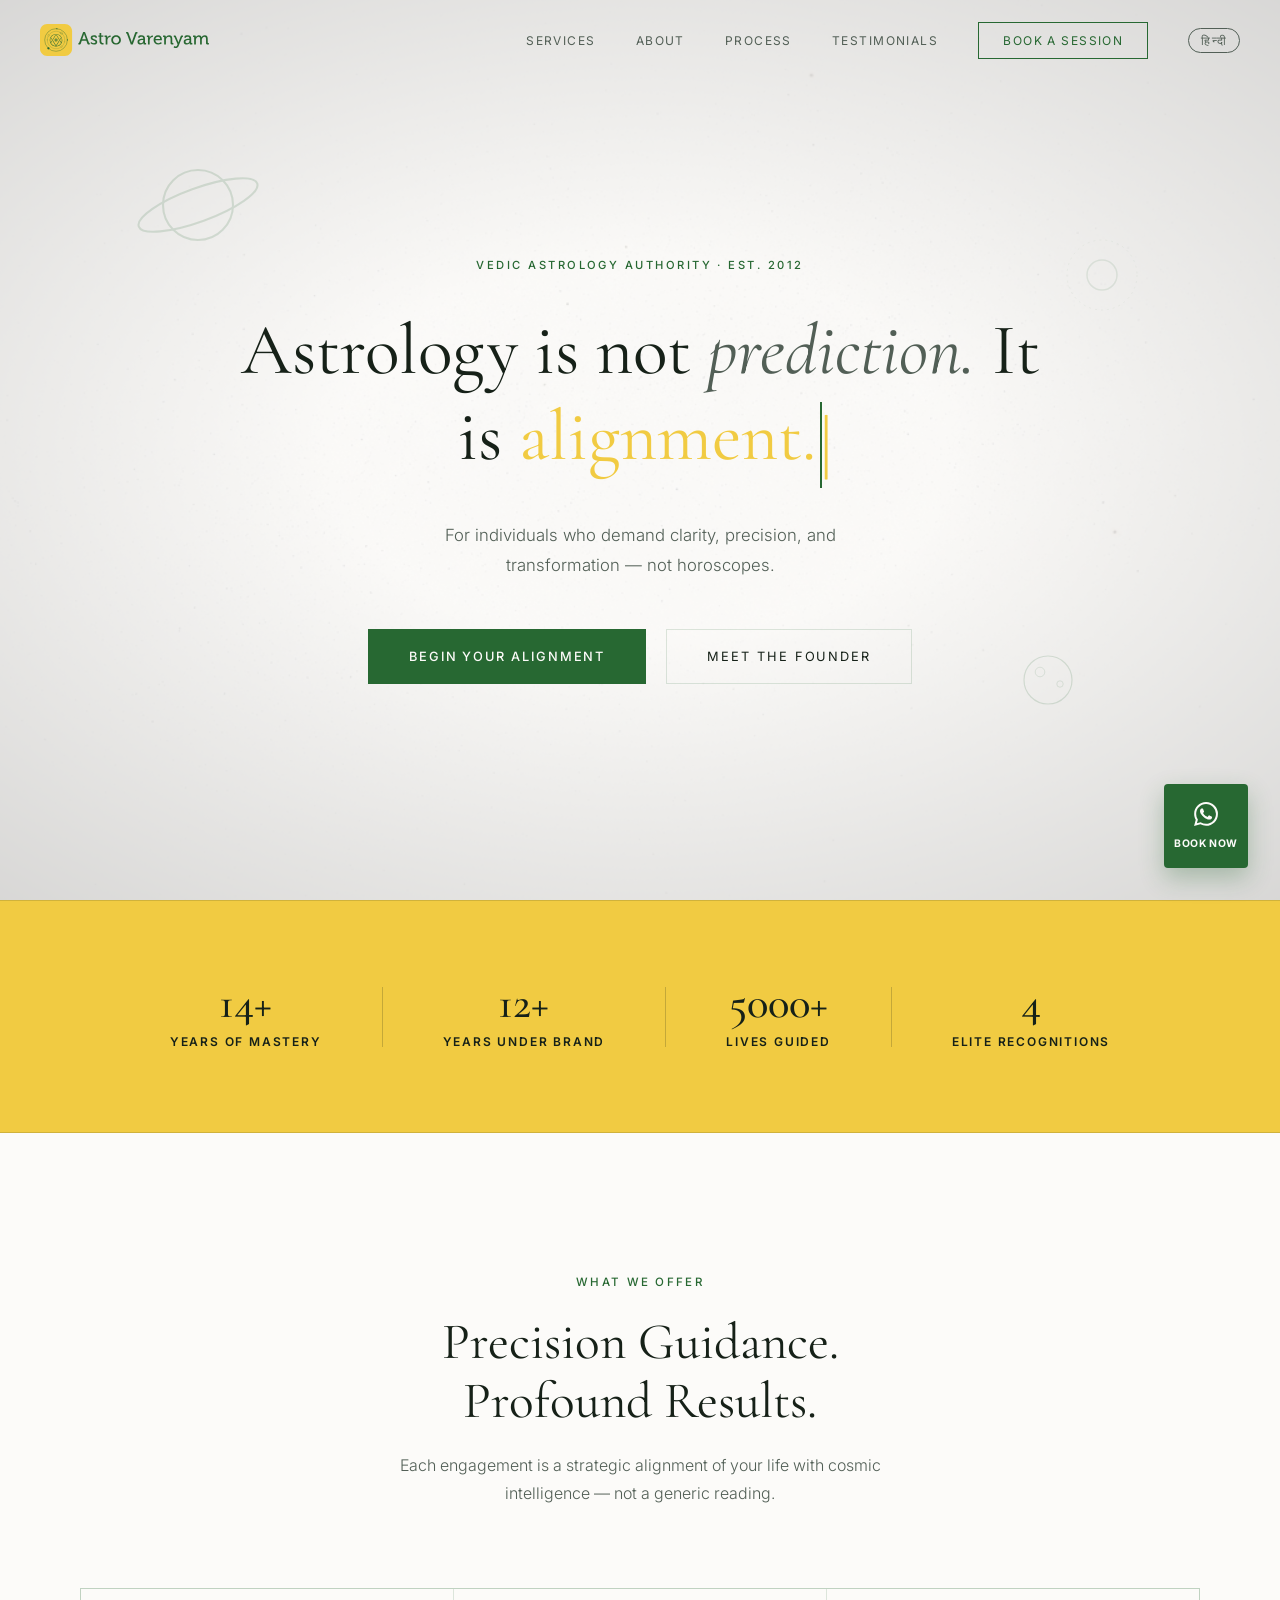
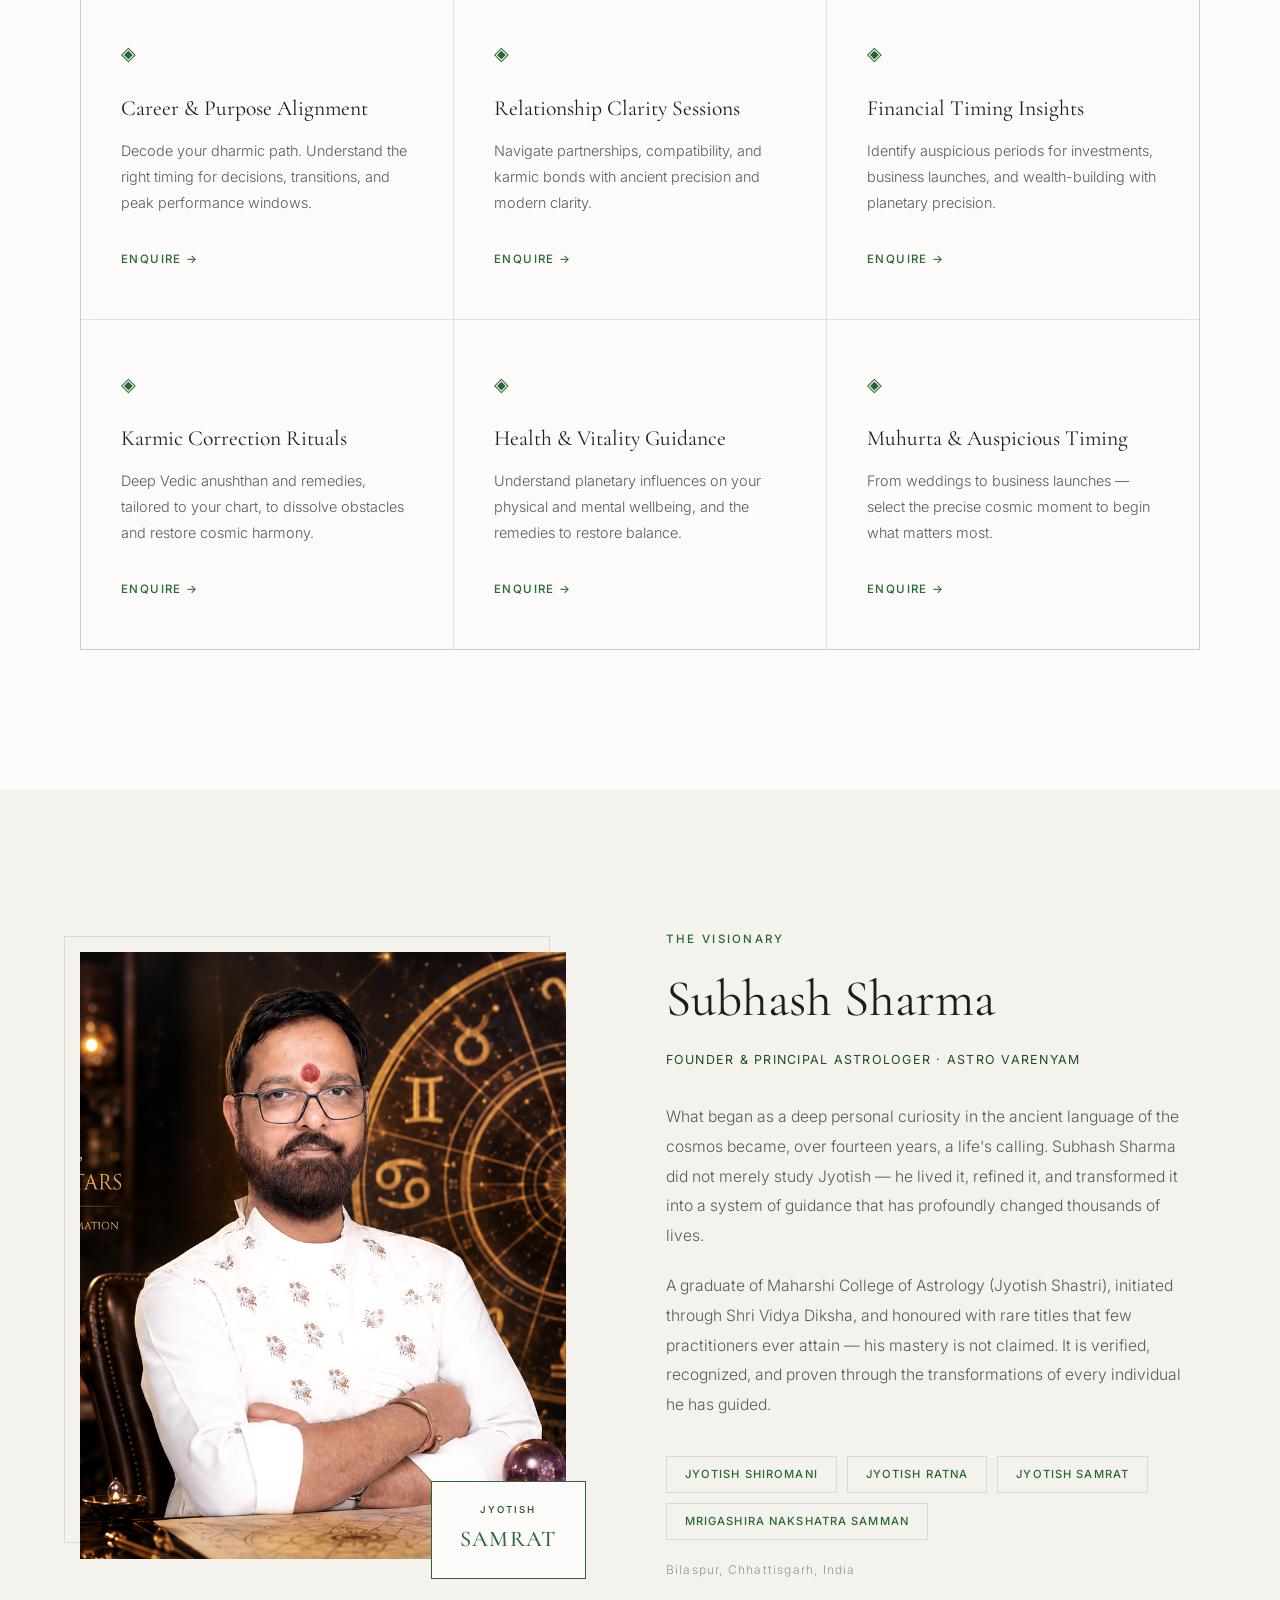
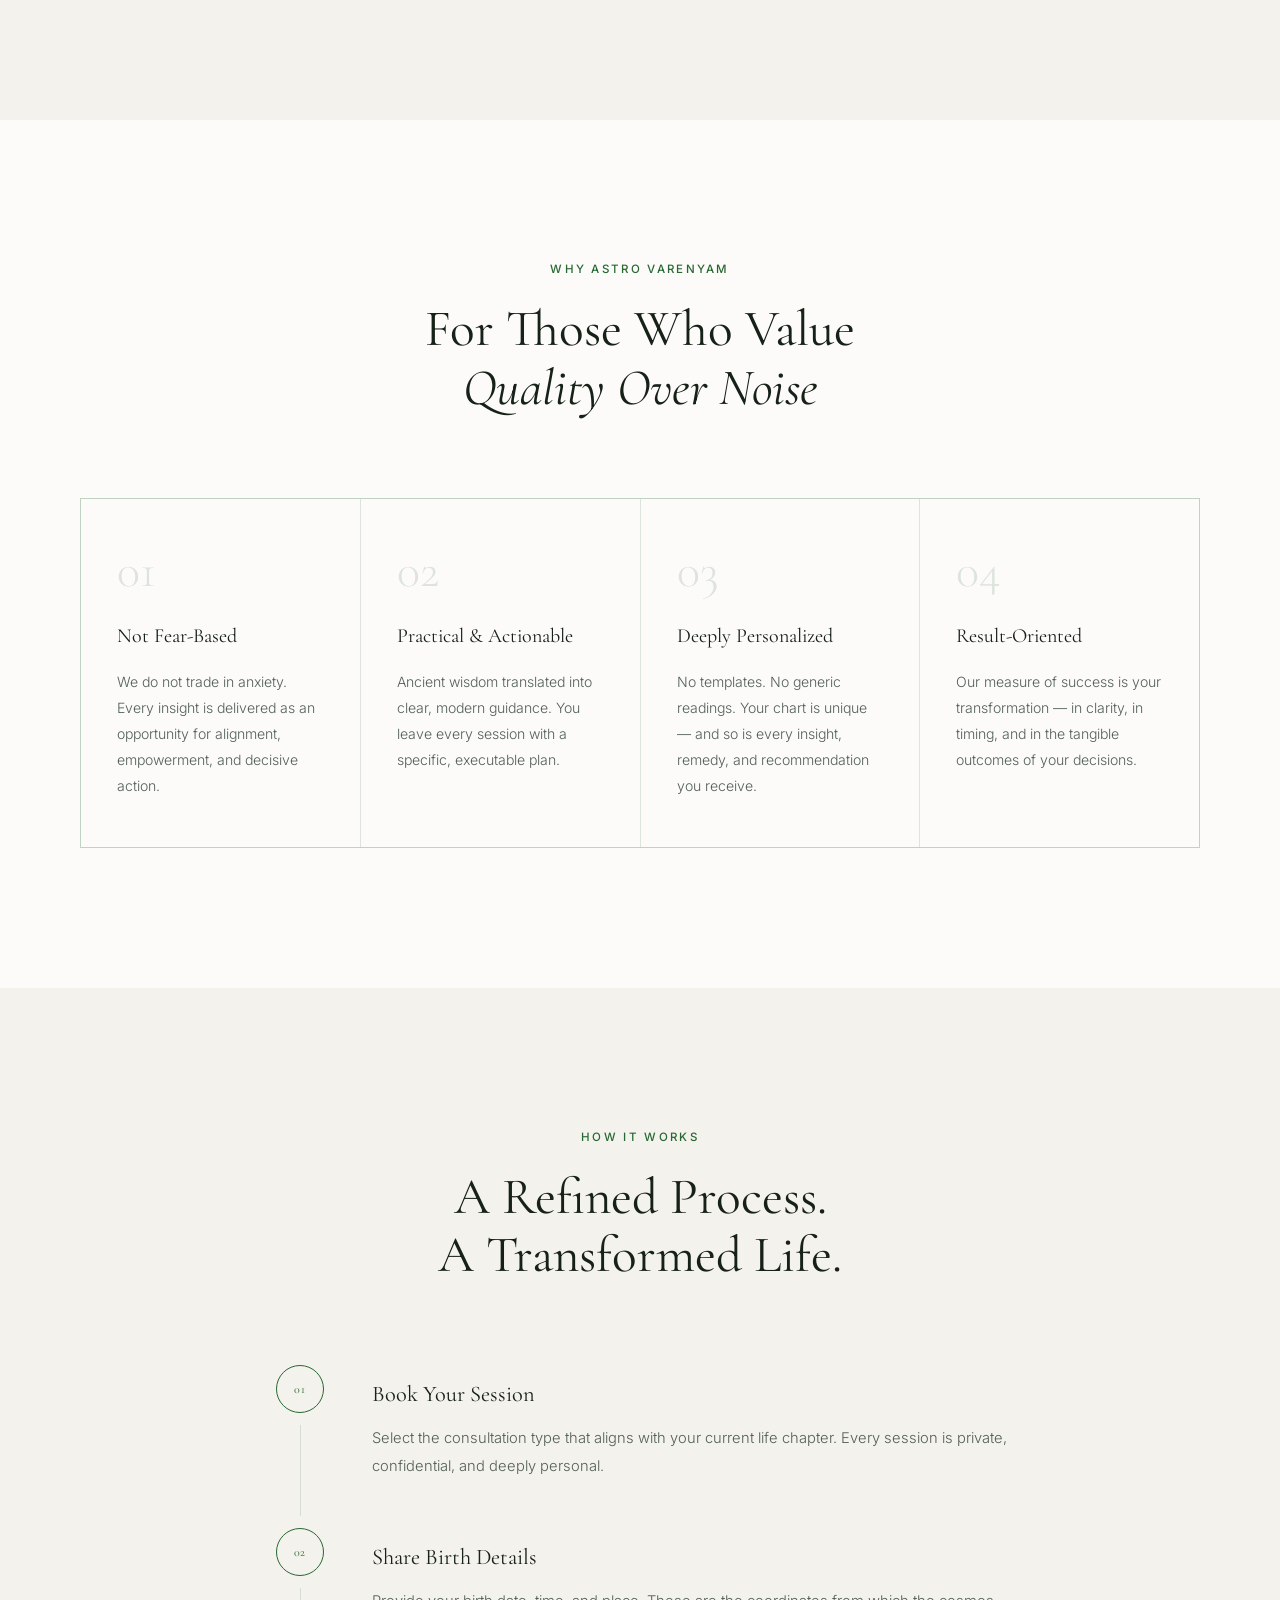
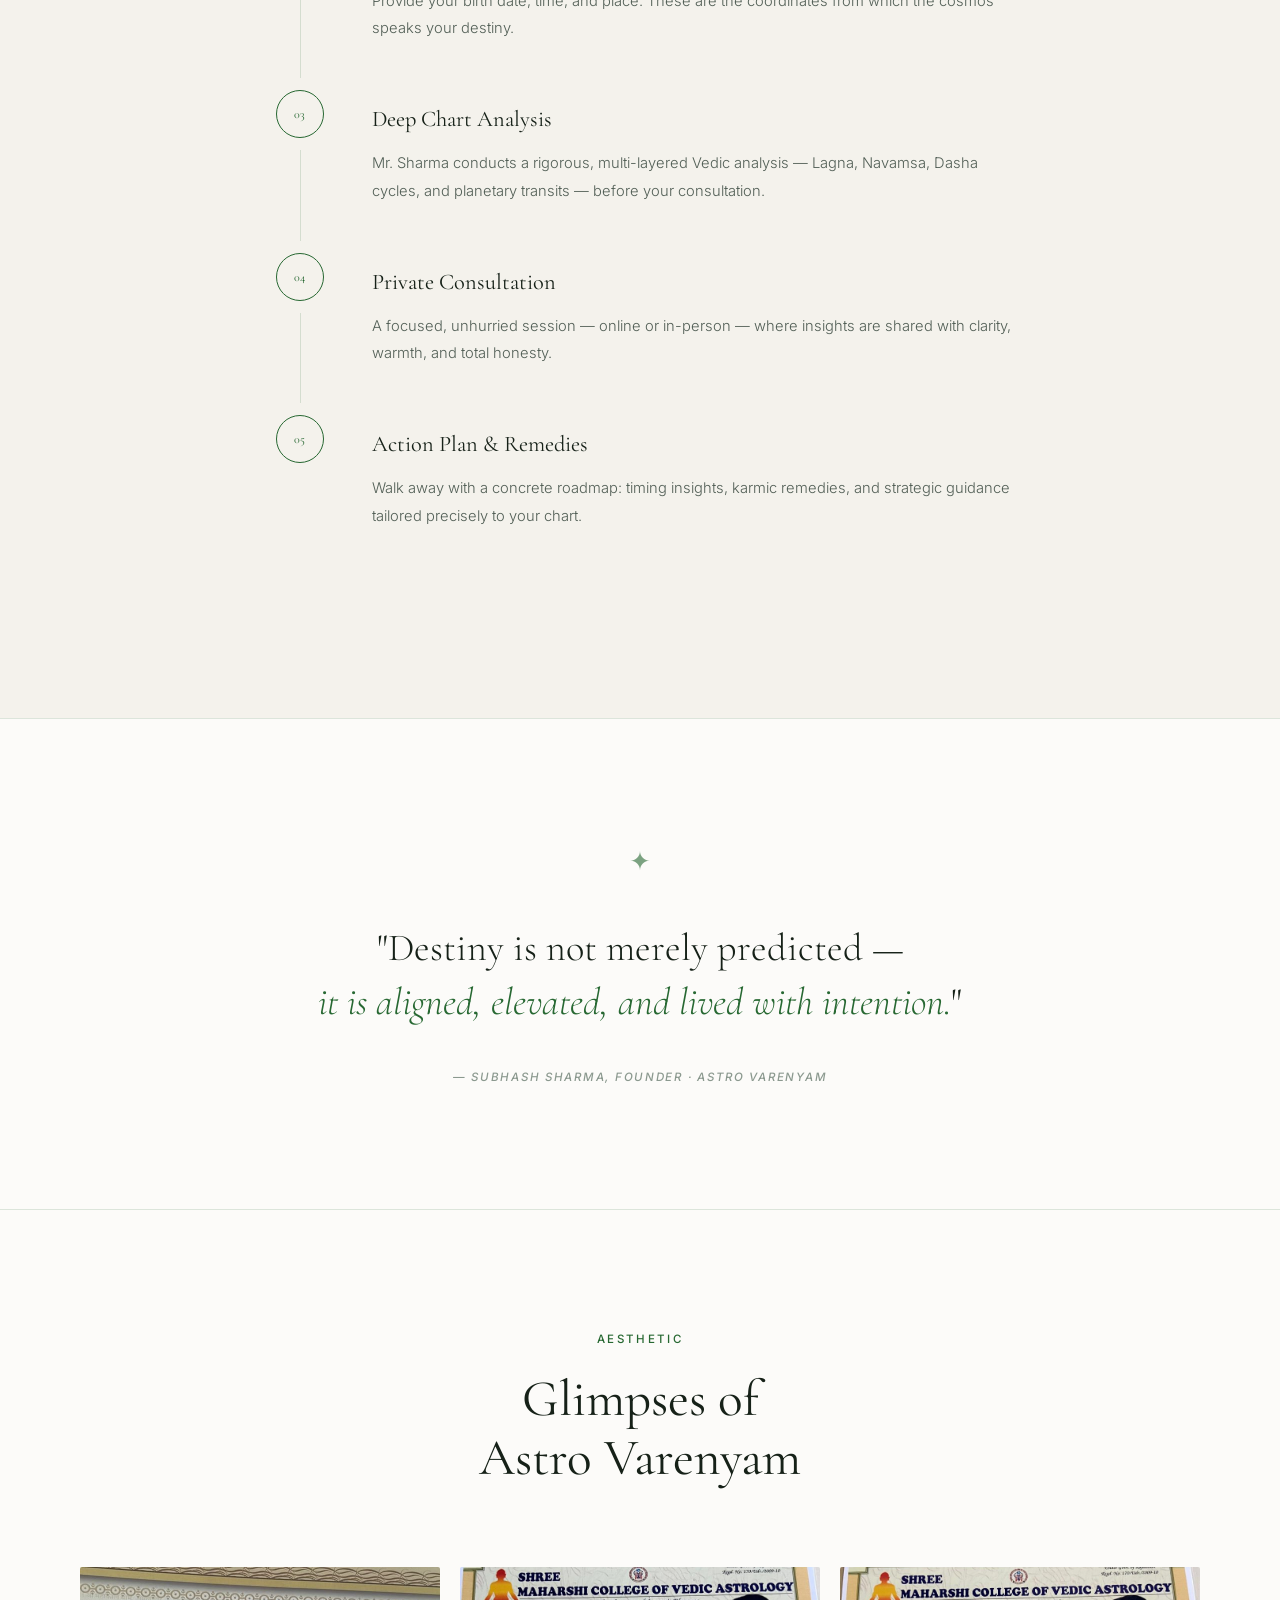
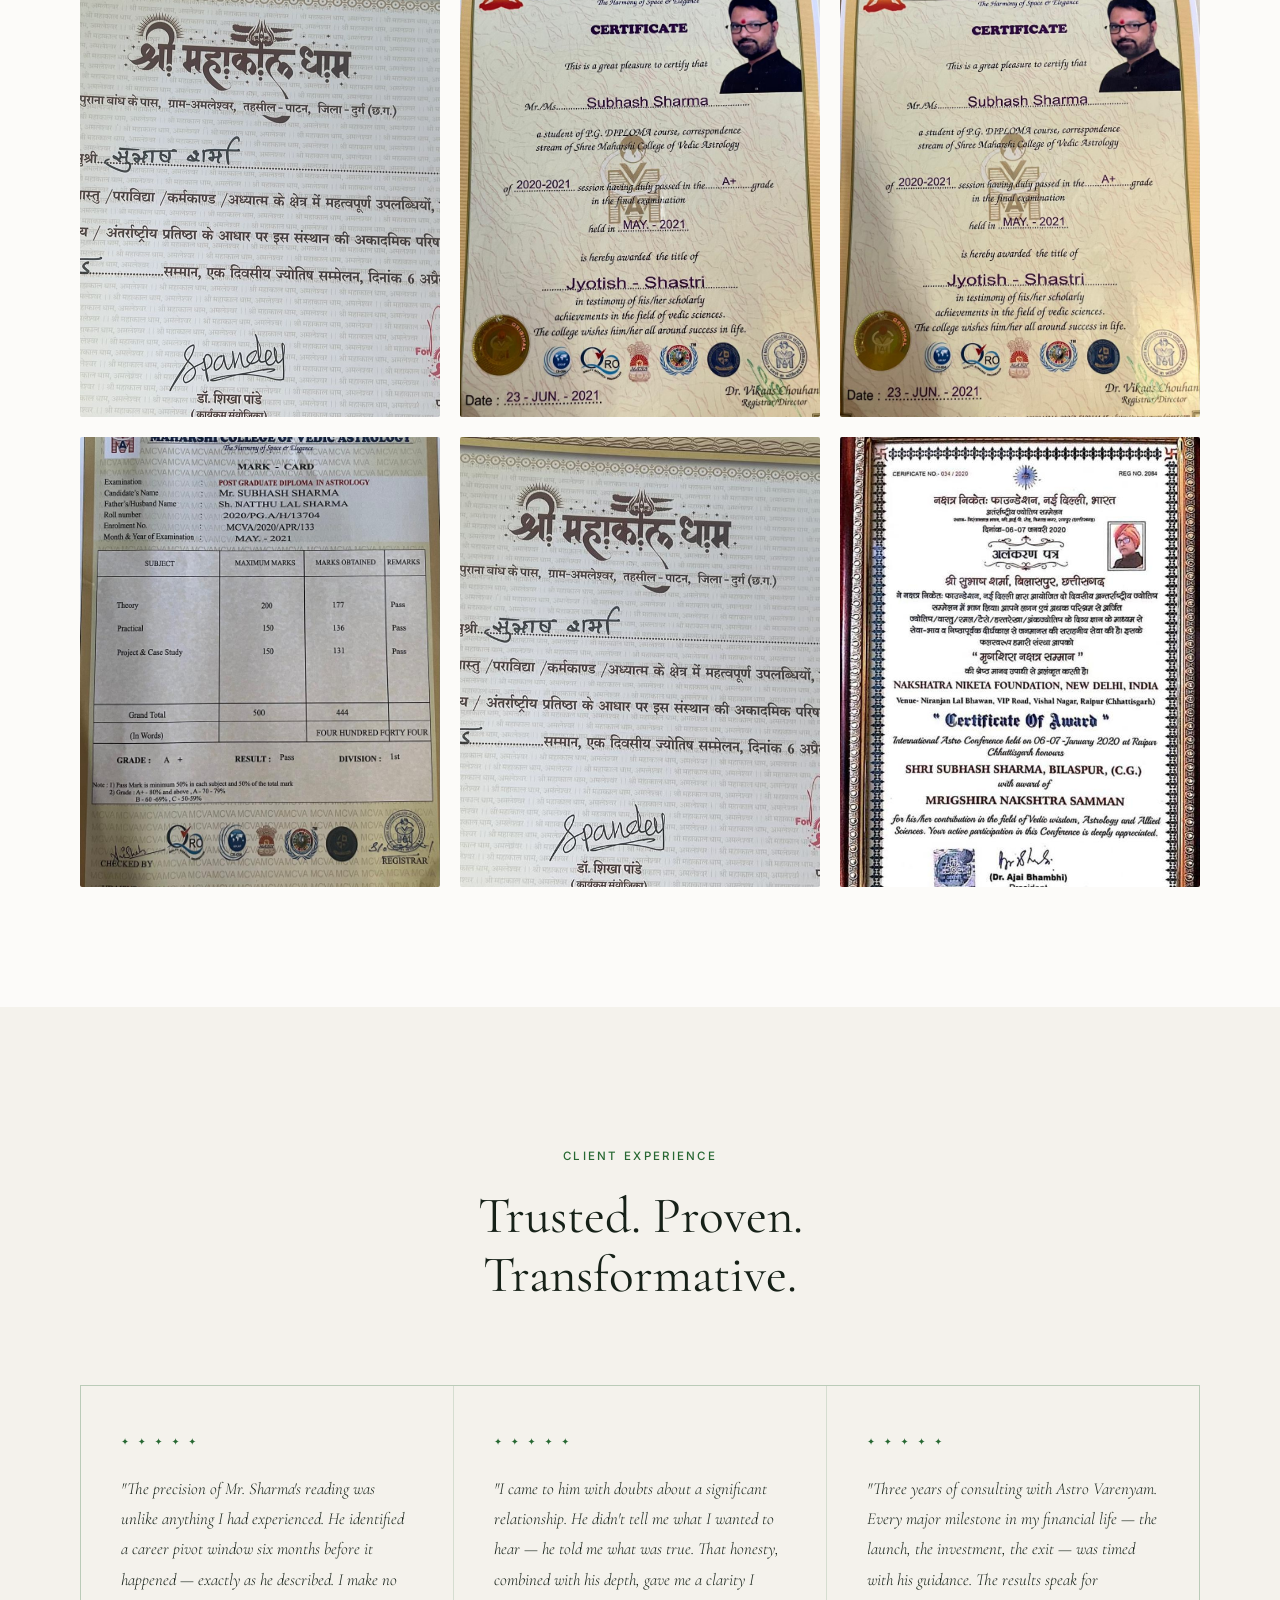
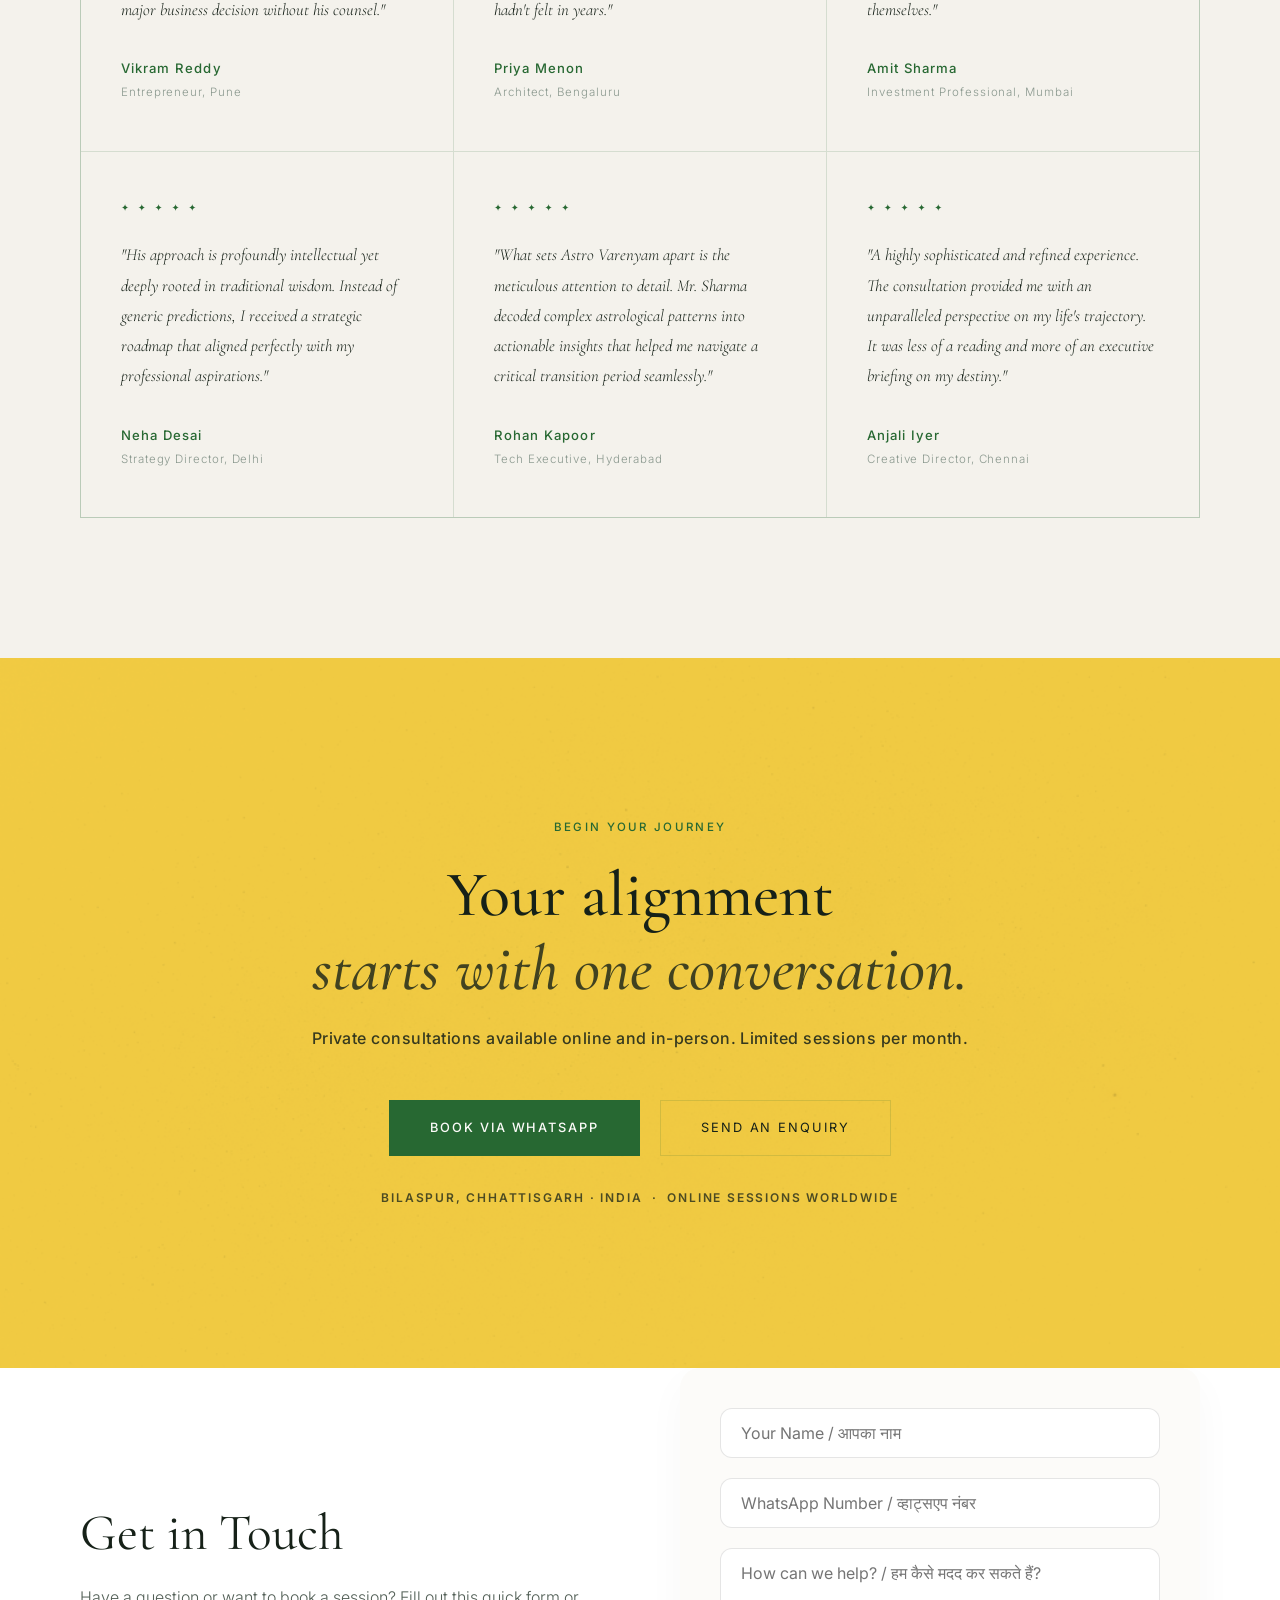
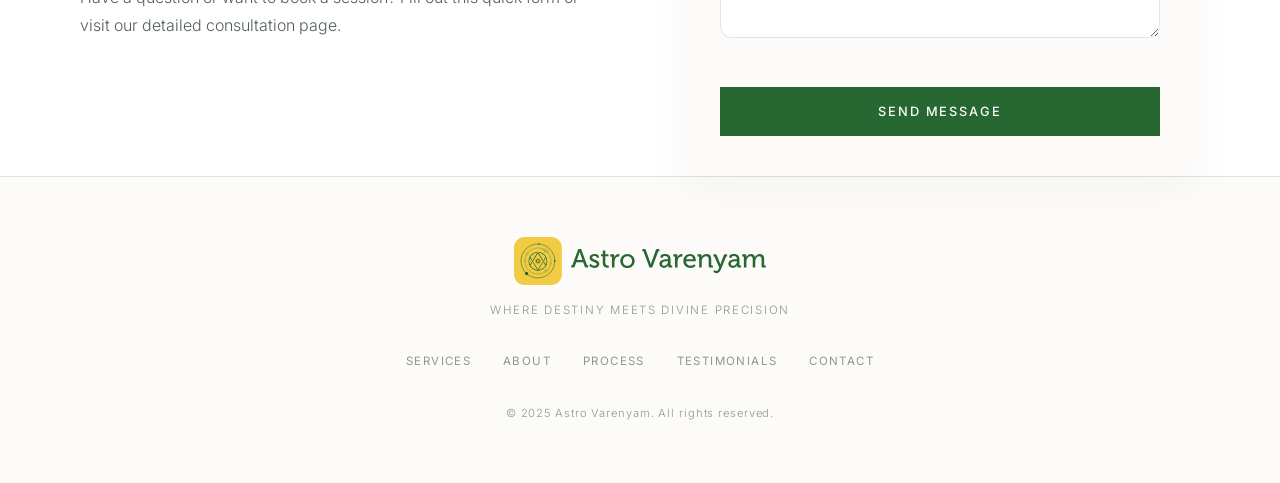
==== index.html @ 7c77c176 "feat: initialize website project with base structure, assets, and branding" ====
<!DOCTYPE html>
<html lang="en">
<head>
  <meta charset="UTF-8" />
  <meta name="viewport" content="width=device-width, initial-scale=1.0" />
  <title>Astro Varenyam — Where Destiny Meets Divine Precision</title>
  <meta name="description" content="Astro Varenyam is a premium Vedic astrology consultancy founded by Subhash Sharma. Clarity, alignment, and transformation through cosmic intelligence." />
  <meta name="keywords" content="Vedic astrology, Jyotish, Subhash Sharma, astrology consultation, spiritual guidance, Astro Varenyam" />
  <meta property="og:title" content="Astro Varenyam — Where Destiny Meets Divine Precision" />
  <meta property="og:description" content="Premium life-guidance through Vedic astrology. Not prediction—alignment." />
  <meta property="og:type" content="website" />
  <link rel="icon" type="image/svg+xml" href="assets/favicon.svg" />
  <link rel="preconnect" href="https://fonts.googleapis.com" />
  <link rel="preconnect" href="https://fonts.gstatic.com" crossorigin />
  <link href="https://fonts.googleapis.com/css2?family=Cormorant+Garamond:ital,wght@0,300;0,400;0,500;0,600;1,300;1,400&family=Inter:wght@300;400;500&display=swap" rel="stylesheet" />
  <link rel="stylesheet" href="style.css" />
  <link rel="canonical" href="https://astro-website.vercel.app/index.html" />
</head>
<body class="lang-en">



  <!-- NAV -->
  <nav class="nav" id="nav">
    <div class="nav-inner">
      <a href="index.html#hero" class="nav-logo">
        <img src="assets/logo.svg" alt="Astro Varenyam Logo" class="logo-img" />
      </a>
      <ul class="nav-links">
        <li><a href="index.html#services"><span class="en">Services</span><span class="hi">सेवाएँ</span></a></li>
        <li><a href="index.html#founder"><span class="en">About</span><span class="hi">परिचय</span></a></li>
        <li><a href="index.html#process"><span class="en">Process</span><span class="hi">प्रक्रिया</span></a></li>
        <li><a href="index.html#testimonials"><span class="en">Testimonials</span><span class="hi">प्रशंसापत्र</span></a></li>
        <li><a href="contact.html" class="nav-cta"><span class="en">Book a Session</span><span class="hi">सत्र बुक करें</span></a></li>
        <li>
          <button id="langToggle" class="lang-btn">
            <span class="en">हिन्दी</span><span class="hi">EN</span>
          </button>
        </li>
      </ul>
      <button class="hamburger" id="hamburger" aria-label="Open menu">
        <span></span><span></span><span></span>
      </button>
    </div>
    <div class="mobile-menu" id="mobileMenu">
      <a href="index.html#services" class="mobile-link"><span class="en">Services</span><span class="hi">सेवाएँ</span></a>
      <a href="index.html#founder" class="mobile-link"><span class="en">About</span><span class="hi">परिचय</span></a>
      <a href="index.html#process" class="mobile-link"><span class="en">Process</span><span class="hi">प्रक्रिया</span></a>
      <a href="index.html#testimonials" class="mobile-link"><span class="en">Testimonials</span><span class="hi">प्रशंसापत्र</span></a>
      <a href="contact.html" class="mobile-link mobile-cta"><span class="en">Book a Session</span><span class="hi">सत्र बुक करें</span></a>
      <button id="langToggleMobile" class="lang-btn-mobile">
        <span class="en">हिन्दी में देखें</span><span class="hi">View in English</span>
      </button>
    </div>
  </nav>

  <!-- HERO -->
  <section class="hero" id="hero">
    <div class="hero-bg"></div>
    <div class="hero-planets">
      <!-- Saturn-like -->
      <svg class="anim-planet p1" viewBox="0 0 100 100" xmlns="http://www.w3.org/2000/svg">
        <circle cx="50" cy="50" r="25" fill="none" stroke="currentColor" stroke-width="1.5"/>
        <ellipse cx="50" cy="50" rx="45" ry="12" fill="none" stroke="currentColor" stroke-width="1.5" transform="rotate(-20 50 50)"/>
      </svg>
      <!-- Small Moon -->
      <svg class="anim-planet p2" viewBox="0 0 100 100" xmlns="http://www.w3.org/2000/svg">
        <circle cx="50" cy="50" r="30" fill="none" stroke="currentColor" stroke-width="1.5"/>
        <circle cx="40" cy="40" r="6" fill="none" stroke="currentColor" stroke-width="1"/>
        <circle cx="65" cy="55" r="4" fill="none" stroke="currentColor" stroke-width="1"/>
      </svg>
      <!-- Orbiting Star -->
      <svg class="anim-planet p3" viewBox="0 0 100 100" xmlns="http://www.w3.org/2000/svg">
        <circle cx="50" cy="50" r="15" fill="none" stroke="currentColor" stroke-width="1.5"/>
        <circle cx="50" cy="50" r="35" fill="none" stroke="currentColor" stroke-width="0.5" stroke-dasharray="2 4"/>
      </svg>
    </div>
    <div class="hero-particles" id="particles"></div>
    <div class="hero-content reveal">
      <p class="hero-eyebrow">
        <span class="en">Vedic Astrology Authority · Est. 2012</span>
        <span class="hi">वैदिक ज्योतिष प्राधिकरण · 2012 में स्थापित</span>
      </p>
      <h1 class="hero-headline" id="typewriter-headline">
        <!-- Animated text will appear here -->
        <span class="typewriter-cursor">|</span>
      </h1>
      <p class="hero-sub">
        <span class="en">For individuals who demand clarity, precision, and transformation — not horoscopes.</span>
        <span class="hi">उन व्यक्तियों के लिए जो स्पष्टता, सटीकता और परिवर्तन की मांग करते हैं - राशिफल की नहीं।</span>
      </p>
      <div class="hero-actions">
        <a href="contact.html" class="btn-primary" id="hero-cta">
          <span class="en">Begin Your Alignment</span><span class="hi">अपना संरेखण शुरू करें</span>
        </a>
        <a href="#founder" class="btn-ghost">
          <span class="en">Meet the Founder</span><span class="hi">संस्थापक से मिलें</span>
        </a>
      </div>
  </section>

  <!-- AUTHORITY STRIP -->
  <section class="authority" id="authority">
    <div class="container">
      <div class="authority-grid">
        <div class="auth-item reveal">
          <span class="auth-num">14+</span>
          <span class="auth-label">
            <span class="en">Years of Mastery</span>
            <span class="hi">महारत के वर्ष</span>
          </span>
        </div>
        <div class="auth-divider"></div>
        <div class="auth-item reveal">
          <span class="auth-num">12+</span>
          <span class="auth-label">
            <span class="en">Years Under Brand</span>
            <span class="hi">वर्षों से ब्रांड के तहत</span>
          </span>
        </div>
        <div class="auth-divider"></div>
        <div class="auth-item reveal">
          <span class="auth-num">5000+</span>
          <span class="auth-label">
            <span class="en">Lives Guided</span>
            <span class="hi">मार्गदर्शनित जीवन</span>
          </span>
        </div>
        <div class="auth-divider"></div>
        <div class="auth-item reveal">
          <span class="auth-num">4</span>
          <span class="auth-label">
            <span class="en">Elite Recognitions</span>
            <span class="hi">विशिष्ट मान्यताएँ</span>
          </span>
        </div>
      </div>
    </div>
  </section>

  <!-- SERVICES -->
  <section class="services" id="services">
    <div class="container">
      <div class="section-header reveal">
        <p class="section-eyebrow">
          <span class="en">What We Offer</span><span class="hi">हमारी सेवाएँ</span>
        </p>
        <h2 class="section-title">
          <span class="en">Precision Guidance.<br />Profound Results.</span>
          <span class="hi">सटीक मार्गदर्शन।<br />गहन परिणाम।</span>
        </h2>
        <p class="section-desc">
          <span class="en">Each engagement is a strategic alignment of your life with cosmic intelligence — not a generic reading.</span>
          <span class="hi">प्रत्येक जुड़ाव ब्रह्मांडीय बुद्धिमत्ता के साथ आपके जीवन का एक रणनीतिक संरेखण है - एक सामान्य पाठन नहीं।</span>
        </p>
      </div>
      <div class="services-grid">
        <div class="service-card reveal" id="service-career">
          <div class="service-icon">◈</div>
          <h3>
            <span class="en">Career &amp; Purpose Alignment</span><span class="hi">करियर और उद्देश्य संरेखण</span>
          </h3>
          <p>
            <span class="en">Decode your dharmic path. Understand the right timing for decisions, transitions, and peak performance windows.</span>
            <span class="hi">अपने धार्मिक मार्ग को डिकोड करें। निर्णयों, बदलावों और चरम प्रदर्शन के सही समय को समझें।</span>
          </p>
          <a href="#contact" class="service-link"><span class="en">Enquire →</span><span class="hi">पूछताछ करें →</span></a>
        </div>
        <div class="service-card reveal" id="service-relationship">
          <div class="service-icon">◈</div>
          <h3>
            <span class="en">Relationship Clarity Sessions</span><span class="hi">संबंध स्पष्टता सत्र</span>
          </h3>
          <p>
            <span class="en">Navigate partnerships, compatibility, and karmic bonds with ancient precision and modern clarity.</span>
            <span class="hi">प्राचीन सटीकता और आधुनिक स्पष्टता के साथ साझेदारी, अनुकूलता और कर्म बंधनों को नेविगेट करें।</span>
          </p>
          <a href="#contact" class="service-link"><span class="en">Enquire →</span><span class="hi">पूछताछ करें →</span></a>
        </div>
        <div class="service-card reveal" id="service-financial">
          <div class="service-icon">◈</div>
          <h3>
            <span class="en">Financial Timing Insights</span><span class="hi">वित्तीय समय की अंतर्दृष्टि</span>
          </h3>
          <p>
            <span class="en">Identify auspicious periods for investments, business launches, and wealth-building with planetary precision.</span>
            <span class="hi">ग्रहों की सटीकता के साथ निवेश, व्यवसाय लॉन्च और धन निर्माण के लिए शुभ अवधियों की पहचान करें।</span>
          </p>
          <a href="#contact" class="service-link"><span class="en">Enquire →</span><span class="hi">पूछताछ करें →</span></a>
        </div>
        <div class="service-card reveal" id="service-karmic">
          <div class="service-icon">◈</div>
          <h3>
            <span class="en">Karmic Correction Rituals</span><span class="hi">कर्म सुधार अनुष्ठान</span>
          </h3>
          <p>
            <span class="en">Deep Vedic anushthan and remedies, tailored to your chart, to dissolve obstacles and restore cosmic harmony.</span>
            <span class="hi">आपके चार्ट के अनुरूप गहरे वैदिक अनुष्ठान और उपाय, बाधाओं को दूर करने और ब्रह्मांडीय सद्भाव बहाल करने के लिए।</span>
          </p>
          <a href="#contact" class="service-link"><span class="en">Enquire →</span><span class="hi">पूछताछ करें →</span></a>
        </div>
        <div class="service-card reveal" id="service-health">
          <div class="service-icon">◈</div>
          <h3>
            <span class="en">Health &amp; Vitality Guidance</span><span class="hi">स्वास्थ्य और जीवन शक्ति मार्गदर्शन</span>
          </h3>
          <p>
            <span class="en">Understand planetary influences on your physical and mental wellbeing, and the remedies to restore balance.</span>
            <span class="hi">आपके शारीरिक और मानसिक कल्याण पर ग्रहों के प्रभावों को समझें, और संतुलन बहाल करने के उपाय।</span>
          </p>
          <a href="#contact" class="service-link"><span class="en">Enquire →</span><span class="hi">पूछताछ करें →</span></a>
        </div>
        <div class="service-card reveal" id="service-muhurta">
          <div class="service-icon">◈</div>
          <h3>
            <span class="en">Muhurta &amp; Auspicious Timing</span><span class="hi">मुहूर्त और शुभ समय</span>
          </h3>
          <p>
            <span class="en">From weddings to business launches — select the precise cosmic moment to begin what matters most.</span>
            <span class="hi">शादियों से लेकर व्यवसाय लॉन्च तक - जो सबसे ज्यादा मायने रखता है उसे शुरू करने के लिए सटीक ब्रह्मांडीय क्षण का चयन करें।</span>
          </p>
          <a href="#contact" class="service-link"><span class="en">Enquire →</span><span class="hi">पूछताछ करें →</span></a>
        </div>
      </div>
    </div>
  </section>

  <!-- FOUNDER -->
  <section class="founder" id="founder">
    <div class="container founder-inner">
      <div class="founder-image-wrap reveal">
        <div class="founder-img-border"></div>
        <img src="assets/hero.png" alt="Subhash Sharma — Founder, Astro Varenyam" class="founder-img" />
        <div class="founder-badge reveal">
          <span>Jyotish</span>
          <span class="badge-title">Samrat</span>
        </div>
      </div>
      <div class="founder-content reveal">
        <p class="section-eyebrow">
          <span class="en">The Visionary</span><span class="hi">दूरदर्शी</span>
        </p>
        <h2 class="section-title">
          <span class="en">Subhash Sharma</span><span class="hi">सुभाष शर्मा</span>
        </h2>
        <p class="founder-role">
          <span class="en">Founder &amp; Principal Astrologer · Astro Varenyam</span>
          <span class="hi">संस्थापक और प्रधान ज्योतिषी · एस्ट्रो वरेण्यम</span>
        </p>
        <p class="founder-bio">
          <span class="en">What began as a deep personal curiosity in the ancient language of the cosmos became, over fourteen years, a life's calling. Subhash Sharma did not merely study Jyotish — he lived it, refined it, and transformed it into a system of guidance that has profoundly changed thousands of lives.</span>
          <span class="hi">ब्रह्मांड की प्राचीन भाषा में एक गहरी व्यक्तिगत जिज्ञासा के रूप में जो शुरू हुआ, वह चौदह वर्षों में जीवन का लक्ष्य बन गया। सुभाष शर्मा ने न केवल ज्योतिष का अध्ययन किया - उन्होंने इसे जिया, इसे परिष्कृत किया और इसे मार्गदर्शन की एक प्रणाली में बदल दिया जिसने हजारों लोगों के जीवन को गहराई से बदल दिया है।</span>
        </p>
        <p class="founder-bio">
          <span class="en">A graduate of Maharshi College of Astrology (Jyotish Shastri), initiated through Shri Vidya Diksha, and honoured with rare titles that few practitioners ever attain — his mastery is not claimed. It is verified, recognized, and proven through the transformations of every individual he has guided.</span>
          <span class="hi">महर्षि ज्योतिष महाविद्यालय (ज्योतिष शास्त्री) के स्नातक, श्री विद्या दीक्षा के माध्यम से दीक्षित, और दुर्लभ उपाधियों से सम्मानित जिन्हें बहुत कम लोग प्राप्त कर पाते हैं - उनकी महारत का दावा नहीं किया जाता है। इसे उनके द्वारा निर्देशित प्रत्येक व्यक्ति के परिवर्तनों के माध्यम से सत्यापित, पहचाना और सिद्ध किया गया है।</span>
        </p>
        <div class="founder-credentials">
          <div class="credential-tag">Jyotish Shiromani</div>
          <div class="credential-tag">Jyotish Ratna</div>
          <div class="credential-tag">Jyotish Samrat</div>
          <div class="credential-tag">Mrigashira Nakshatra Samman</div>
        </div>
        <p class="founder-location">
          <span class="en">Bilaspur, Chhattisgarh, India</span>
          <span class="hi">बिलासपुर, छत्तीसगढ़, भारत</span>
        </p>
      </div>
    </div>
  </section>

  <!-- DIFFERENTIATION / 4 PILLARS -->
  <section class="pillars" id="pillars">
    <div class="container">
      <div class="section-header reveal">
        <p class="section-eyebrow">
          <span class="en">Why Astro Varenyam</span><span class="hi">एस्ट्रो वरेण्यम क्यों</span>
        </p>
        <h2 class="section-title">
          <span class="en">For Those Who Value<br /><em>Quality Over Noise</em></span>
          <span class="hi">उन लोगों के लिए जो<br /><em>शोर से अधिक गुणवत्ता को महत्व देते हैं</em></span>
        </h2>
      </div>
      <div class="pillars-grid">
        <div class="pillar reveal" id="pillar-1">
          <span class="pillar-num">01</span>
          <h3>
            <span class="en">Not Fear-Based</span><span class="hi">भय पर आधारित नहीं</span>
          </h3>
          <p>
            <span class="en">We do not trade in anxiety. Every insight is delivered as an opportunity for alignment, empowerment, and decisive action.</span>
            <span class="hi">हम चिंता का व्यापार नहीं करते हैं। हर अंतर्दृष्टि को संरेखण, सशक्तिकरण और निर्णायक कार्रवाई के अवसर के रूप में दिया जाता है।</span>
          </p>
        </div>
        <div class="pillar reveal" id="pillar-2">
          <span class="pillar-num">02</span>
          <h3>
            <span class="en">Practical &amp; Actionable</span><span class="hi">व्यावहारिक और कार्रवाई योग्य</span>
          </h3>
          <p>
            <span class="en">Ancient wisdom translated into clear, modern guidance. You leave every session with a specific, executable plan.</span>
            <span class="hi">स्पष्ट, आधुनिक मार्गदर्शन में अनुवादित प्राचीन ज्ञान। आप प्रत्येक सत्र को एक विशिष्ट, निष्पादन योग्य योजना के साथ छोड़ देते हैं।</span>
          </p>
        </div>
        <div class="pillar reveal" id="pillar-3">
          <span class="pillar-num">03</span>
          <h3>
            <span class="en">Deeply Personalized</span><span class="hi">गहराई से व्यक्तिगत</span>
          </h3>
          <p>
            <span class="en">No templates. No generic readings. Your chart is unique — and so is every insight, remedy, and recommendation you receive.</span>
            <span class="hi">कोई टेम्पलेट नहीं। कोई सामान्य पाठन नहीं। आपका चार्ट अद्वितीय है - और इसी तरह हर अंतर्दृष्टि, उपाय और सिफारिश भी है।</span>
          </p>
        </div>
        <div class="pillar reveal" id="pillar-4">
          <span class="pillar-num">04</span>
          <h3>
            <span class="en">Result-Oriented</span><span class="hi">परिणामोन्मुखी</span>
          </h3>
          <p>
            <span class="en">Our measure of success is your transformation — in clarity, in timing, and in the tangible outcomes of your decisions.</span>
            <span class="hi">हमारी सफलता का पैमाना आपका परिवर्तन है - स्पष्टता में, समय में, और आपके निर्णयों के ठोस परिणामों में।</span>
          </p>
        </div>
      </div>
    </div>
  </section>

  <!-- PROCESS TIMELINE -->
  <section class="process" id="process">
    <div class="container">
      <div class="section-header reveal">
        <p class="section-eyebrow">
          <span class="en">How It Works</span><span class="hi">यह कैसे काम करता है</span>
        </p>
        <h2 class="section-title">
          <span class="en">A Refined Process.<br />A Transformed Life.</span>
          <span class="hi">एक परिष्कृत प्रक्रिया।<br />एक परिवर्तित जीवन।</span>
        </h2>
      </div>
      <div class="timeline">
        <div class="timeline-item reveal" id="step-1">
          <div class="timeline-step">
            <span class="step-num">01</span>
            <div class="step-line"></div>
          </div>
          <div class="timeline-content">
            <h3>
              <span class="en">Book Your Session</span><span class="hi">अपना सत्र बुक करें</span>
            </h3>
            <p>
              <span class="en">Select the consultation type that aligns with your current life chapter. Every session is private, confidential, and deeply personal.</span>
              <span class="hi">उस परामर्श प्रकार का चयन करें जो आपके वर्तमान जीवन अध्याय के साथ संरेखित हो। हर सत्र निजी, गोपनीय और गहराई से व्यक्तिगत है।</span>
            </p>
          </div>
        </div>
        <div class="timeline-item reveal" id="step-2">
          <div class="timeline-step">
            <span class="step-num">02</span>
            <div class="step-line"></div>
          </div>
          <div class="timeline-content">
            <h3>
              <span class="en">Share Birth Details</span><span class="hi">जन्म विवरण साझा करें</span>
            </h3>
            <p>
              <span class="en">Provide your birth date, time, and place. These are the coordinates from which the cosmos speaks your destiny.</span>
              <span class="hi">अपनी जन्म तिथि, समय और स्थान प्रदान करें। ये वे निर्देशांक हैं जिनसे ब्रह्मांड आपकी नियति बोलता है।</span>
            </p>
          </div>
        </div>
        <div class="timeline-item reveal" id="step-3">
          <div class="timeline-step">
            <span class="step-num">03</span>
            <div class="step-line"></div>
          </div>
          <div class="timeline-content">
            <h3>
              <span class="en">Deep Chart Analysis</span><span class="hi">गहन चार्ट विश्लेषण</span>
            </h3>
            <p>
              <span class="en">Mr. Sharma conducts a rigorous, multi-layered Vedic analysis — Lagna, Navamsa, Dasha cycles, and planetary transits — before your consultation.</span>
              <span class="hi">श्री शर्मा आपके परामर्श से पहले एक कठोर, बहु-स्तरीय वैदिक विश्लेषण - लग्न, नवमांश, दशा चक्र और ग्रहों के गोचर - का संचालन करते हैं।</span>
            </p>
          </div>
        </div>
        <div class="timeline-item reveal" id="step-4">
          <div class="timeline-step">
            <span class="step-num">04</span>
            <div class="step-line"></div>
          </div>
          <div class="timeline-content">
            <h3>
              <span class="en">Private Consultation</span><span class="hi">निजी परामर्श</span>
            </h3>
            <p>
              <span class="en">A focused, unhurried session — online or in-person — where insights are shared with clarity, warmth, and total honesty.</span>
              <span class="hi">एक केंद्रित, बिना जल्दबाजी वाला सत्र - ऑनलाइन या व्यक्तिगत रूप से - जहां अंतर्दृष्टि स्पष्टता, गर्मजोशी और पूर्ण ईमानदारी के साथ साझा की जाती है।</span>
            </p>
          </div>
        </div>
        <div class="timeline-item reveal" id="step-5">
          <div class="timeline-step">
            <span class="step-num">05</span>
            <div class="step-line-none"></div>
          </div>
          <div class="timeline-content">
            <h3>
              <span class="en">Action Plan &amp; Remedies</span><span class="hi">कार्य योजना और उपाय</span>
            </h3>
            <p>
              <span class="en">Walk away with a concrete roadmap: timing insights, karmic remedies, and strategic guidance tailored precisely to your chart.</span>
              <span class="hi">एक ठोस रोडमैप के साथ चलें: आपके चार्ट के अनुसार समय की अंतर्दृष्टि, कर्म उपाय और रणनीतिक मार्गदर्शन।</span>
            </p>
          </div>
        </div>
      </div>
    </div>
  </section>

  <!-- PHILOSOPHY QUOTE -->
  <section class="philosophy" id="philosophy">
    <div class="container">
      <div class="philosophy-inner reveal">
        <span class="philosophy-ornament">✦</span>
        <blockquote class="philosophy-quote">
          <span class="en">"Destiny is not merely predicted —<br /><em>it is aligned, elevated, and lived with intention.</em>"</span>
          <span class="hi">"नियति की केवल भविष्यवाणी नहीं की जाती है -<br /><em>इसे संरेखित किया जाता है, उन्नत किया जाता है, और इरादे से जिया जाता है।</em>"</span>
        </blockquote>
        <cite class="philosophy-cite">
          <span class="en">— Subhash Sharma, Founder · Astro Varenyam</span>
          <span class="hi">— सुभाष शर्मा, संस्थापक · एस्ट्रो वरेण्यम</span>
        </cite>
      </div>
    </div>
  </section>

  <!-- GALLERY -->
  <section class="gallery" id="gallery">
    <div class="container">
      <div class="section-header reveal">
        <p class="section-eyebrow">
          <span class="en">Aesthetic</span><span class="hi">सौंदर्य</span>
        </p>
        <h2 class="section-title">
          <span class="en">Glimpses of<br />Astro Varenyam</span>
          <span class="hi">एस्ट्रो वरेण्यम<br />की झलक</span>
        </h2>
      </div>
      <div class="gallery-grid">
        <div class="gallery-item reveal">
          <img src="assets/IMG-20250827-WA0001.jpg" alt="Vedic Astrology Consultation Room" loading="lazy" />
        </div>
        <div class="gallery-item reveal" style="transition-delay: 0.1s;">
          <img src="assets/IMG-20250827-WA0005.jpg" alt="Ancient Vedic Astrology Manuscripts" loading="lazy" />
        </div>
        <div class="gallery-item reveal" style="transition-delay: 0.2s;">
          <img src="assets/IMG-20250827-WA0010.jpg" alt="Celestial Alignment Chart" loading="lazy" />
        </div>
        <div class="gallery-item reveal">
          <img src="assets/IMG-20250827-WA0008.jpg" alt="Astrological Birth Chart Analysis" loading="lazy" />
        </div>
        <div class="gallery-item reveal" style="transition-delay: 0.1s;">
          <img src="assets/IMG-20250827-WA0007.jpg" alt="Spiritual Guidance Session" loading="lazy" />
        </div>
        <div class="gallery-item reveal" style="transition-delay: 0.2s;">
          <img src="assets/IMG-20250827-WA0012.jpg" alt="Planetary Influence Diagram" loading="lazy" />
        </div>
      </div>
    </div>
  </section>

  <!-- TESTIMONIALS -->
  <section class="testimonials" id="testimonials">
    <div class="container">
      <div class="section-header reveal">
        <p class="section-eyebrow">
          <span class="en">Client Experience</span><span class="hi">ग्राहक अनुभव</span>
        </p>
        <h2 class="section-title">
          <span class="en">Trusted. Proven.<br />Transformative.</span>
          <span class="hi">विश्वसनीय। प्रमाणित।<br />परिवर्तनकारी।</span>
        </h2>
      </div>
      <div class="testimonials-grid">
        <div class="testimonial-card reveal" id="testi-1">
          <div class="testi-stars">✦ ✦ ✦ ✦ ✦</div>
          <p class="testi-text">
            <span class="en">"The precision of Mr. Sharma's reading was unlike anything I had experienced. He identified a career pivot window six months before it happened — exactly as he described. I make no major business decision without his counsel."</span>
            <span class="hi">"श्री शर्मा के पाठन की सटीकता मेरे अनुभव से बिल्कुल अलग थी। उन्होंने मेरे करियर के एक बदलाव के बारे में छह महीने पहले ही बता दिया था - बिल्कुल वैसा ही जैसा उन्होंने वर्णन किया था। मैं उनके परामर्श के बिना कोई बड़ा व्यावसायिक निर्णय नहीं लेता।"</span>
          </p>
          <div class="testi-author">
            <span class="testi-name">
              <span class="en">Vikram Reddy</span><span class="hi">विक्रम रेड्डी</span>
            </span>
            <span class="testi-title">
              <span class="en">Entrepreneur, Pune</span><span class="hi">उद्यमी, पुणे</span>
            </span>
          </div>
        </div>
        <div class="testimonial-card reveal" id="testi-2">
          <div class="testi-stars">✦ ✦ ✦ ✦ ✦</div>
          <p class="testi-text">
            <span class="en">"I came to him with doubts about a significant relationship. He didn't tell me what I wanted to hear — he told me what was true. That honesty, combined with his depth, gave me a clarity I hadn't felt in years."</span>
            <span class="hi">"मैं एक महत्वपूर्ण रिश्ते के बारे में संदेह के साथ उनके पास आई थी। उन्होंने मुझे वह नहीं बताया जो मैं सुनना चाहती थी - उन्होंने मुझे सच बताया। उस ईमानदारी ने उनकी गहराई के साथ मुझे वह स्पष्टता दी जो मैंने वर्षों में महसूस नहीं की थी।"</span>
          </p>
          <div class="testi-author">
            <span class="testi-name">
              <span class="en">Priya Menon</span><span class="hi">प्रिया मेनन</span>
            </span>
            <span class="testi-title">
              <span class="en">Architect, Bengaluru</span><span class="hi">वास्तुकार, बेंगलुरु</span>
            </span>
          </div>
        </div>
        <div class="testimonial-card reveal" id="testi-3">
          <div class="testi-stars">✦ ✦ ✦ ✦ ✦</div>
          <p class="testi-text">
            <span class="en">"Three years of consulting with Astro Varenyam. Every major milestone in my financial life — the launch, the investment, the exit — was timed with his guidance. The results speak for themselves."</span>
            <span class="hi">"एस्ट्रो वरेण्यम के साथ तीन साल का परामर्श। मेरे वित्तीय जीवन का हर बड़ा मील का पत्थर - लॉन्च, निवेश, निकास - उनके मार्गदर्शन के अनुसार तय किया गया था। परिणाम खुद बोलते हैं।"</span>
          </p>
          <div class="testi-author">
            <span class="testi-name">
              <span class="en">Amit Sharma</span><span class="hi">अमित शर्मा</span>
            </span>
            <span class="testi-title">
              <span class="en">Investment Professional, Mumbai</span><span class="hi">निवेश पेशेवर, मुंबई</span>
            </span>
          </div>
        </div>
        <div class="testimonial-card reveal" id="testi-4">
          <div class="testi-stars">✦ ✦ ✦ ✦ ✦</div>
          <p class="testi-text">
            <span class="en">"His approach is profoundly intellectual yet deeply rooted in traditional wisdom. Instead of generic predictions, I received a strategic roadmap that aligned perfectly with my professional aspirations."</span>
            <span class="hi">"उनका दृष्टिकोण गहन बौद्धिक है फिर भी पारंपरिक ज्ञान में गहराई से निहित है। सामान्य भविष्यवाणियों के बजाय, मुझे एक रणनीतिक रोडमैप मिला जो मेरी पेशेवर आकांक्षाओं के साथ पूरी तरह से मेल खाता है।"</span>
          </p>
          <div class="testi-author">
            <span class="testi-name">
              <span class="en">Neha Desai</span><span class="hi">नेहा देसाई</span>
            </span>
            <span class="testi-title">
              <span class="en">Strategy Director, Delhi</span><span class="hi">रणनीति निदेशक, दिल्ली</span>
            </span>
          </div>
        </div>
        <div class="testimonial-card reveal" id="testi-5">
          <div class="testi-stars">✦ ✦ ✦ ✦ ✦</div>
          <p class="testi-text">
            <span class="en">"What sets Astro Varenyam apart is the meticulous attention to detail. Mr. Sharma decoded complex astrological patterns into actionable insights that helped me navigate a critical transition period seamlessly."</span>
            <span class="hi">"एस्ट्रो वरेण्यम को जो अलग करता है वह है विवरण पर सावधानीपूर्वक ध्यान। श्री शर्मा ने जटिल ज्योतिषीय पैटर्नों को कार्रवाई योग्य अंतर्दृष्टि में डिकोड किया जिसने मुझे एक महत्वपूर्ण संक्रमण अवधि को मूल रूप से नेविगेट करने में मदद की।"</span>
          </p>
          <div class="testi-author">
            <span class="testi-name">
              <span class="en">Rohan Kapoor</span><span class="hi">रोहन कपूर</span>
            </span>
            <span class="testi-title">
              <span class="en">Tech Executive, Hyderabad</span><span class="hi">टेक एक्जीक्यूटिव, हैदराबाद</span>
            </span>
          </div>
        </div>
        <div class="testimonial-card reveal" id="testi-6">
          <div class="testi-stars">✦ ✦ ✦ ✦ ✦</div>
          <p class="testi-text">
            <span class="en">"A highly sophisticated and refined experience. The consultation provided me with an unparalleled perspective on my life's trajectory. It was less of a reading and more of an executive briefing on my destiny."</span>
            <span class="hi">"एक अत्यधिक परिष्कृत और विस्तृत अनुभव। परामर्श ने मुझे मेरे जीवन के प्रक्षेपवक्र पर एक अद्वितीय परिप्रेक्ष्य प्रदान किया। यह पाठन से कम और मेरी नियति पर एक कार्यकारी ब्रीफिंग अधिक था।"</span>
          </p>
          <div class="testi-author">
            <span class="testi-name">
              <span class="en">Anjali Iyer</span><span class="hi">अंजलि अय्यर</span>
            </span>
            <span class="testi-title">
              <span class="en">Creative Director, Chennai</span><span class="hi">रचनात्मक निदेशक, चेन्नई</span>
            </span>
          </div>
        </div>
      </div>
    </div>
  </section>

  <!-- FINAL CTA -->
  <section class="cta-section" id="booking">
    <div class="cta-bg"></div>
    <div class="container cta-inner">
      <div class="reveal">
        <p class="section-eyebrow">
          <span class="en">Begin Your Journey</span><span class="hi">अपनी यात्रा शुरू करें</span>
        </p>
        <h2 class="cta-headline">
          <span class="en">Your alignment<br /><em>starts with one conversation.</em></span>
          <span class="hi">आपका संरेखण<br /><em>एक बातचीत से शुरू होता है।</em></span>
        </h2>
        <p class="cta-sub">
          <span class="en">Private consultations available online and in-person. Limited sessions per month.</span>
          <span class="hi">निजी परामर्श ऑनलाइन और व्यक्तिगत रूप से उपलब्ध हैं। प्रति माह सीमित सत्र।</span>
        </p>
        <div class="cta-actions">
          <a href="https://wa.me/919827162095?text=Hello,%20I%20would%20like%20to%20book%20a%20private%20consultation%20session%20with%20Astro%20Varenyam." class="btn-primary" id="cta-whatsapp" target="_blank" rel="noopener">
            <span class="en">Book via WhatsApp</span><span class="hi">व्हाट्सएप के माध्यम से बुक करें</span>
          </a>
          <a href="mailto:astrovarenyam@gmail.com" class="btn-ghost" id="cta-email">
            <span class="en">Send an Enquiry</span><span class="hi">एक पूछताछ भेजें</span>
          </a>
        </div>
        <p class="cta-location">
          <span class="en">Bilaspur, Chhattisgarh · India &nbsp;·&nbsp; Online sessions worldwide</span>
          <span class="hi">बिलासपुर, छत्तीसगढ़ · भारत &nbsp;·&nbsp; दुनिया भर में ऑनलाइन सत्र</span>
        </p>
      </div>
    </div>
  </section>

  <!-- FOOTER -->
  <!-- Contact Section (Short Form) -->
  <section id="contact-form" class="section contact-section">
    <div class="container">
      <div class="contact-grid">
        <div class="contact-info reveal">
          <h2 class="section-title text-left">
            <span class="en">Get in <span class="text-gold">Touch</span></span>
            <span class="hi">संपर्क <span class="text-gold">करें</span></span>
          </h2>
          <p class="section-desc text-left">
            <span class="en">Have a question or want to book a session? Fill out this quick form or visit our <a href="contact.html" class="text-gold">detailed consultation page</a>.</span>
            <span class="hi">कोई प्रश्न है या सत्र बुक करना चाहते हैं? इस त्वरित फ़ॉर्म को भरें या हमारे <a href="contact.html" class="text-gold">विस्तृत परामर्श पृष्ठ</a> पर जाएँ।</span>
          </p>
        </div>
        <div class="contact-form-container reveal">
          <form action="https://formsubmit.co/hello@kachaam.com" method="POST" class="short-form">
            <input type="hidden" name="_subject" value="New Quick Inquiry - Home Page">
            <input type="hidden" name="_captcha" value="false">
            <input type="hidden" name="_next" value="https://astro-website.vercel.app/success.html">
            
            <div class="form-group">
              <input type="text" name="name" required placeholder="Your Name / आपका नाम">
            </div>
            <div class="form-group">
              <input type="tel" name="phone" required placeholder="WhatsApp Number / व्हाट्सएप नंबर">
            </div>
            <div class="form-group">
              <textarea name="message" rows="3" placeholder="How can we help? / हम कैसे मदद कर सकते हैं?"></textarea>
            </div>
            <button type="submit" class="btn btn-primary btn-full">
              <span class="en">Send Message</span>
              <span class="hi">संदेश भेजें</span>
            </button>
          </form>
        </div>
      </div>
    </div>
  </section>

  <footer class="footer">
    <div class="container footer-inner">
      <div class="footer-brand">
        <img src="assets/logo.svg" alt="Astro Varenyam Logo" class="logo-img-footer" />
        <p class="footer-tagline">
          <span class="en">Where Destiny Meets Divine Precision</span>
          <span class="hi">जहाँ भाग्य दिव्य सटीकता से मिलता है</span>
        </p>
      </div>
      <nav class="footer-nav" aria-label="Footer navigation">
        <a href="index.html#services"><span class="en">Services</span><span class="hi">सेवाएँ</span></a>
        <a href="index.html#founder"><span class="en">About</span><span class="hi">परिचय</span></a>
        <a href="index.html#process"><span class="en">Process</span><span class="hi">प्रक्रिया</span></a>
        <a href="index.html#testimonials"><span class="en">Testimonials</span><span class="hi">प्रशंसापत्र</span></a>
        <a href="index.html#contact-form"><span class="en">Contact</span><span class="hi">संपर्क करें</span></a>
      </nav>
      <p class="footer-copy">
        <span class="en">&copy; 2025 Astro Varenyam. All rights reserved.</span>
        <span class="hi">&copy; 2025 एस्ट्रो वरेण्यम। सभी अधिकार सुरक्षित।</span>
      </p>
    </div>
  </footer>

  <!-- Floating WhatsApp -->
  <a href="https://wa.me/919827162095?text=Hello,%20I%20would%20like%20to%20book%20a%20private%20consultation%20session%20with%20Astro%20Varenyam." 
     class="floating-whatsapp" 
     target="_blank" 
     rel="noopener" 
     aria-label="Book via WhatsApp">
    <div class="whatsapp-icon-box">
      <svg viewBox="0 0 24 24" fill="currentColor">
        <path d="M17.472 14.382c-.297-.149-1.758-.867-2.03-.967-.273-.099-.471-.148-.67.15-.197.297-.767.966-.94 1.164-.173.199-.347.223-.644.075-.297-.15-1.255-.463-2.39-1.475-.883-.788-1.48-1.761-1.653-2.059-.173-.297-.018-.458.13-.606.134-.133.298-.347.446-.52.149-.174.198-.298.298-.497.099-.198.05-.371-.025-.52-.075-.149-.669-1.612-.916-2.207-.242-.579-.487-.5-.669-.51-.173-.008-.371-.01-.57-.01-.198 0-.52.074-.792.372-.272.297-1.04 1.016-1.04 2.479 0 1.462 1.065 2.875 1.213 3.074.149.198 2.096 3.2 5.077 4.487.709.306 1.262.489 1.694.625.712.227 1.36.195 1.871.118.571-.085 1.758-.719 2.006-1.413.248-.694.248-1.289.173-1.413-.074-.124-.272-.198-.57-.347m-5.421 7.403h-.004a9.87 9.87 0 01-5.031-1.378l-.361-.214-3.741.982.998-3.648-.235-.374a9.86 9.86 0 01-1.51-5.26c.001-5.45 4.436-9.884 9.888-9.884 2.64 0 5.122 1.03 6.988 2.898a9.825 9.825 0 012.893 6.994c-.003 5.45-4.437 9.884-9.885 9.884m8.413-18.297A11.815 11.815 0 0012.05 0C5.495 0 .16 5.335.157 11.892c0 2.096.547 4.142 1.588 5.945L.057 24l6.305-1.654a11.882 11.882 0 005.683 1.448h.005c6.554 0 11.89-5.335 11.893-11.893a11.821 11.821 0 00-3.48-8.413z"/>
      </svg>
    </div>
    <div class="whatsapp-text-box">
      <span class="en">Book Now</span>
      <span class="hi">अभी बुक करें</span>
    </div>
  </a>

  <script src="script.js"></script>
</body>
</html>
---- style.css ----
/* ============================================
   ASTRO VARENYAM — Premium CSS
   ============================================ */

/* TOKENS */
:root {
  --bg:           #FCFBF9;
  --bg-2:         #F4F2EC;
  --bg-3:         #EAE6DB;
  --accent-green: #276832; /* Previous --gold */
  --accent-gold:  #F1CB42; /* Premium Gold */
  --gold-dim:     #1D4F26;
  --gold-pale:    #358A43;
  --white:        #162118;
  --grey:         #525F56;
  --grey-dim:     #8B998F;
  --border:       rgba(39, 104, 50, 0.15);
  --serif:        'Cormorant Garamond', Georgia, serif;
  --sans:         'Inter', system-ui, sans-serif;
  --radius:       2px;
  --ease:         cubic-bezier(0.25, 0.46, 0.45, 0.94);
}



/* LANGUAGE TOGGLE LOGIC */
body.lang-en .hi { display: none !important; }
body.lang-hi .en { display: none !important; }

.lang-btn {
  background: transparent;
  border: 1px solid var(--grey);
  color: var(--grey);
  padding: 4px 12px;
  border-radius: 20px;
  cursor: pointer;
  font-family: var(--sans);
  font-size: 0.75rem;
  letter-spacing: 0.1em;
  transition: all 0.3s var(--ease);
}
.lang-btn:hover {
  border-color: var(--accent-green);
  color: var(--accent-green);
}
.lang-btn-mobile {
  background: transparent;
  border: 1px solid var(--accent-green);
  color: var(--accent-green);
  padding: 10px 20px;
  border-radius: 2px;
  cursor: pointer;
  font-family: var(--sans);
  font-size: 0.85rem;
  letter-spacing: 0.12em;
  text-transform: uppercase;
  margin-top: 10px;
}

/* RESET */
*, *::before, *::after { box-sizing: border-box; margin: 0; padding: 0; }
html { scroll-behavior: smooth; font-size: 16px; }
body {
  background: var(--bg);
  color: var(--white);
  font-family: var(--sans);
  font-weight: 300;
  line-height: 1.7;
  overflow-x: hidden;
  -webkit-font-smoothing: antialiased;
}
img { display: block; max-width: 100%; }
a { text-decoration: none; color: inherit; }
ul { list-style: none; }

/* CONTAINER */
.container {
  max-width: 1200px;
  margin: 0 auto;
  padding: 0 40px;
}

/* REVEAL ANIMATION */
.reveal {
  opacity: 0;
  transform: translateY(32px);
  transition: opacity 0.8s var(--ease), transform 0.8s var(--ease);
}
.reveal.visible {
  opacity: 1;
  transform: translateY(0);
}

/* TYPOGRAPHY HELPERS */
.gold { color: var(--accent-gold); }
.section-eyebrow {
  font-family: var(--sans);
  font-size: 0.72rem;
  font-weight: 500;
  letter-spacing: 0.2em;
  text-transform: uppercase;
  color: var(--accent-green);
  margin-bottom: 20px;
}
.section-title {
  font-family: var(--serif);
  font-size: clamp(2.2rem, 4vw, 3.4rem);
  font-weight: 400;
  line-height: 1.15;
  color: var(--white);
  margin-bottom: 20px;
}
.section-desc {
  max-width: 540px;
  color: var(--grey);
  font-size: 1rem;
  line-height: 1.8;
}
.section-header {
  text-align: center;
  margin-bottom: 80px;
}
.section-header .section-desc { margin: 0 auto; }

/* BUTTONS */
.btn-primary {
  display: inline-block;
  padding: 16px 40px;
  background: var(--accent-green);
  color: var(--bg);
  font-family: var(--sans);
  font-size: 0.8rem;
  font-weight: 500;
  letter-spacing: 0.15em;
  text-transform: uppercase;
  transition: background 0.3s, transform 0.3s;
  border: 1px solid var(--accent-green);
}
.btn-primary:hover {
  background: var(--gold-pale);
  transform: translateY(-2px);
}
.btn-ghost {
  display: inline-block;
  padding: 16px 40px;
  background: transparent;
  color: var(--white);
  font-family: var(--sans);
  font-size: 0.8rem;
  font-weight: 400;
  letter-spacing: 0.15em;
  text-transform: uppercase;
  border: 1px solid var(--border);
  transition: border-color 0.3s, color 0.3s, transform 0.3s;
}
.btn-ghost:hover {
  border-color: var(--accent-green);
  color: var(--accent-green);
  transform: translateY(-2px);
}

/* ============================================
   NAV
   ============================================ */
.nav {
  position: fixed;
  top: 0; left: 0; right: 0;
  z-index: 100;
  background: transparent;
  transition: background 0.4s, backdrop-filter 0.4s, border-bottom 0.4s;
  border-bottom: 1px solid transparent;
}
.nav.scrolled {
  background: rgba(252, 251, 249, 0.92);
  backdrop-filter: blur(16px);
  border-bottom: 1px solid var(--border);
}
.nav-inner {
  display: flex;
  align-items: center;
  justify-content: space-between;
  padding: 24px 40px;
  max-width: 1280px;
  margin: 0 auto;
}
.nav-logo {
  display: flex;
  align-items: center;
  gap: 10px;
}
.logo-img {
  height: 32px;
  width: auto;
}
.nav-links {
  display: flex;
  align-items: center;
  gap: 40px;
}
.nav-links a {
  font-size: 0.75rem;
  font-weight: 400;
  letter-spacing: 0.12em;
  text-transform: uppercase;
  color: var(--grey);
  transition: color 0.3s;
}
.nav-links a:hover { color: var(--white); }
.nav-links .nav-cta {
  color: var(--accent-green);
  border: 1px solid var(--accent-green);
  padding: 10px 24px;
}
.nav-links .nav-cta:hover {
  background: var(--accent-green);
  color: var(--bg);
}
.hamburger {
  display: none;
  flex-direction: column;
  gap: 5px;
  background: none;
  border: none;
  cursor: pointer;
  padding: 4px;
}
.hamburger span {
  display: block;
  width: 24px;
  height: 1px;
  background: var(--white);
  transition: transform 0.3s, opacity 0.3s;
}
.mobile-menu {
  display: none;
  flex-direction: column;
  padding: 20px 40px 30px;
  gap: 20px;
  border-top: 1px solid var(--border);
  background: rgba(252, 251, 249, 0.97);
}
.mobile-menu.open { display: flex; }
.mobile-link {
  font-size: 0.85rem;
  font-weight: 400;
  letter-spacing: 0.12em;
  text-transform: uppercase;
  color: var(--grey);
  transition: color 0.3s;
}
.mobile-link:hover { color: var(--accent-green); }
.mobile-cta {
  color: var(--accent-green) !important;
  border: 1px solid var(--accent-green);
  padding: 12px 20px;
  text-align: center;
  margin-top: 8px;
}

/* ============================================
   HERO
   ============================================ */
.hero {
  position: relative;
  min-height: 100vh;
  display: flex;
  align-items: center;
  justify-content: center;
  overflow: hidden;
  padding: 120px 40px 80px;
}
.hero-bg {
  position: absolute;
  inset: 0;
  background: url('assets/cosmic-bg.png') center/cover no-repeat;
  opacity: 0.15;
  filter: invert(1);
}
/* Subtle radial vignette */
.hero-bg::after {
  content: '';
  position: absolute;
  inset: 0;
  background: radial-gradient(ellipse 80% 70% at 50% 50%, transparent 30%, var(--bg) 100%);
}

/* Animated Planets */
.hero-planets {
  position: absolute;
  inset: 0;
  pointer-events: none;
  overflow: hidden;
  z-index: 1;
}
.anim-planet {
  position: absolute;
  color: var(--accent-green);
  opacity: 0.15;
}
.anim-planet.p1 {
  width: 140px;
  height: 140px;
  top: 15%;
  left: 10%;
  animation: float-planet 25s ease-in-out infinite alternate;
}
.anim-planet.p2 {
  width: 80px;
  height: 80px;
  bottom: 20%;
  right: 15%;
  animation: float-planet 18s ease-in-out infinite alternate-reverse;
}
.anim-planet.p3 {
  width: 100px;
  height: 100px;
  top: 25%;
  right: 10%;
  animation: spin-planet 40s linear infinite;
  opacity: 0.1;
}

@keyframes float-planet {
  0% { transform: translateY(0px) rotate(0deg); }
  50% { transform: translateY(20px) rotate(5deg); }
  100% { transform: translateY(-10px) rotate(-3deg); }
}
@keyframes spin-planet {
  from { transform: rotate(0deg); }
  to { transform: rotate(360deg); }
}

.hero-particles {
  position: absolute;
  inset: 0;
  pointer-events: none;
  overflow: hidden;
}
.particle {
  position: absolute;
  width: 2px;
  height: 2px;
  border-radius: 50%;
  background: var(--accent-green);
  opacity: 0;
  animation: twinkle var(--dur, 4s) var(--delay, 0s) infinite;
}
@keyframes twinkle {
  0%, 100% { opacity: 0; transform: scale(1); }
  50%       { opacity: var(--op, 0.4); transform: scale(1.5); }
}
.hero-content {
  position: relative;
  z-index: 2;
  text-align: center;
  max-width: 840px;
}
.hero-eyebrow {
  font-size: 0.7rem;
  font-weight: 500;
  letter-spacing: 0.22em;
  text-transform: uppercase;
  color: var(--accent-green);
  margin-bottom: 32px;
}
.hero-headline {
  font-family: var(--serif);
  font-size: clamp(2.5rem, 6vw, 4.5rem);
  font-weight: 400;
  line-height: 1.2;
  color: var(--white);
  margin-bottom: 32px;
  min-height: 2.5em;
  display: block;
  text-align: center;
}

.typewriter-cursor {
  display: inline-block;
  width: 2px;
  background-color: var(--accent-green);
  margin-left: 4px;
  animation: blink 1s step-end infinite;
  vertical-align: middle;
}

@keyframes blink {
  from, to { opacity: 1; }
  50% { opacity: 0; }
}
.hero-headline em {
  font-style: italic;
  color: var(--grey);
}
.hero-sub {
  font-size: 1.05rem;
  color: var(--grey);
  max-width: 500px;
  margin: 0 auto 48px;
  line-height: 1.8;
}
.hero-actions {
  display: flex;
  gap: 20px;
  justify-content: center;
  flex-wrap: wrap;
}

/* ============================================
   AUTHORITY STRIP
   ============================================ */
.authority {
  padding: 60px 0;
  border-top: 1px solid rgba(22, 33, 24, 0.15);
  border-bottom: 1px solid rgba(22, 33, 24, 0.15);
  background: var(--accent-gold);
}
.authority-grid {
  display: flex;
  align-items: center;
  justify-content: center;
  gap: 0;
  flex-wrap: wrap;
}
.auth-item {
  display: flex;
  flex-direction: column;
  align-items: center;
  padding: 20px 60px;
  gap: 6px;
}
.auth-num {
  font-family: var(--serif);
  font-size: 2.8rem;
  font-weight: 500;
  color: var(--white);
  line-height: 1;
}
.auth-label {
  font-size: 0.75rem;
  font-weight: 600;
  letter-spacing: 0.15em;
  text-transform: uppercase;
  color: var(--white);
}
.auth-divider {
  width: 1px;
  height: 60px;
  background: rgba(22, 33, 24, 0.2);
}

/* ============================================
   SERVICES
   ============================================ */
.services {
  padding: 140px 0;
  background: var(--bg);
}
.services-grid {
  display: grid;
  grid-template-columns: repeat(3, 1fr);
  gap: 1px;
  background: var(--border);
  border: 1px solid var(--border);
}
.service-card {
  background: var(--bg);
  padding: 48px 40px;
  transition: background 0.3s;
  position: relative;
  overflow: hidden;
}
.service-card::before {
  content: '';
  position: absolute;
  bottom: 0; left: 0; right: 0;
  height: 1px;
  background: var(--accent-green);
  transform: scaleX(0);
  transform-origin: left;
  transition: transform 0.4s var(--ease);
}
.service-card:hover { background: var(--bg-2); }
.service-card:hover::before { transform: scaleX(1); }
.service-icon {
  font-size: 1.2rem;
  color: var(--accent-green);
  margin-bottom: 24px;
  display: block;
}
.service-card h3 {
  font-family: var(--serif);
  font-size: 1.35rem;
  font-weight: 400;
  color: var(--white);
  margin-bottom: 16px;
  line-height: 1.3;
}
.service-card p {
  font-size: 0.9rem;
  color: var(--grey);
  line-height: 1.8;
  margin-bottom: 28px;
}
.service-link {
  font-size: 0.72rem;
  font-weight: 500;
  letter-spacing: 0.12em;
  text-transform: uppercase;
  color: var(--accent-green);
  transition: letter-spacing 0.3s;
}
.service-link:hover { letter-spacing: 0.2em; }

/* ============================================
   FOUNDER
   ============================================ */
.founder {
  padding: 140px 0;
  background: var(--bg-2);
}
.founder-inner {
  display: grid;
  grid-template-columns: 1fr 1.1fr;
  gap: 100px;
  align-items: center;
}
.founder-image-wrap {
  position: relative;
}
.founder-img-border {
  position: absolute;
  top: -16px; left: -16px;
  right: 16px; bottom: 16px;
  border: 1px solid var(--border);
  z-index: 0;
}
.founder-img {
  position: relative;
  z-index: 1;
  width: 100%;
  aspect-ratio: 4/5;
  object-fit: cover;
  object-position: top;
  filter: grayscale(20%) contrast(1.05);
}
.founder-badge {
  position: absolute;
  bottom: -20px;
  right: -20px;
  z-index: 2;
  background: var(--bg);
  border: 1px solid var(--accent-green);
  padding: 20px 28px;
  display: flex;
  flex-direction: column;
  align-items: center;
  gap: 2px;
}
.founder-badge span {
  font-size: 0.6rem;
  font-weight: 500;
  letter-spacing: 0.2em;
  text-transform: uppercase;
  color: var(--gold-dim);
}
.badge-title {
  font-family: var(--serif);
  font-size: 1.4rem !important;
  font-weight: 400;
  letter-spacing: 0.06em !important;
  color: var(--accent-green) !important;
}
.founder-content { padding-left: 0; }
.founder-role {
  font-size: 0.78rem;
  font-weight: 400;
  letter-spacing: 0.1em;
  color: var(--gold-dim);
  margin-bottom: 32px;
  text-transform: uppercase;
}
.founder-bio {
  font-size: 0.98rem;
  color: var(--grey);
  line-height: 1.9;
  margin-bottom: 20px;
}
.founder-credentials {
  display: flex;
  flex-wrap: wrap;
  gap: 10px;
  margin: 36px 0 20px;
}
.credential-tag {
  padding: 8px 18px;
  border: 1px solid var(--border);
  font-size: 0.7rem;
  font-weight: 500;
  letter-spacing: 0.1em;
  text-transform: uppercase;
  color: var(--accent-green);
  transition: border-color 0.3s, background 0.3s;
}
.credential-tag:hover {
  border-color: var(--accent-green);
  background: rgba(198,161,91,0.06);
}
.founder-location {
  font-size: 0.75rem;
  color: var(--grey-dim);
  letter-spacing: 0.1em;
}

/* ============================================
   PILLARS
   ============================================ */
.pillars {
  padding: 140px 0;
  background: var(--bg);
}
.pillars-grid {
  display: grid;
  grid-template-columns: repeat(4, 1fr);
  gap: 1px;
  background: var(--border);
  border: 1px solid var(--border);
}
.pillar {
  background: var(--bg);
  padding: 48px 36px;
  transition: background 0.3s;
}
.pillar:hover { background: var(--bg-3); }
.pillar-num {
  display: block;
  font-family: var(--serif);
  font-size: 3rem;
  font-weight: 300;
  color: var(--border);
  line-height: 1;
  margin-bottom: 24px;
  transition: color 0.3s;
}
.pillar:hover .pillar-num { color: var(--gold-dim); }
.pillar h3 {
  font-family: var(--serif);
  font-size: 1.25rem;
  font-weight: 400;
  color: var(--white);
  margin-bottom: 16px;
}
.pillar p {
  font-size: 0.88rem;
  color: var(--grey);
  line-height: 1.85;
}

/* ============================================
   PROCESS
   ============================================ */
.process {
  padding: 140px 0;
  background: var(--bg-2);
}
.timeline {
  max-width: 760px;
  margin: 0 auto;
}
.timeline-item {
  display: grid;
  grid-template-columns: 80px 1fr;
  gap: 32px;
  margin-bottom: 0;
}
.timeline-step {
  display: flex;
  flex-direction: column;
  align-items: center;
  gap: 0;
}
.step-num {
  font-family: var(--serif);
  font-size: 1rem;
  font-weight: 400;
  color: var(--accent-green);
  width: 48px;
  height: 48px;
  border: 1px solid var(--accent-green);
  border-radius: 50%;
  display: flex;
  align-items: center;
  justify-content: center;
  flex-shrink: 0;
  font-size: 0.75rem;
  letter-spacing: 0.05em;
}
.step-line {
  width: 1px;
  flex: 1;
  min-height: 60px;
  background: var(--border);
  margin: 12px 0;
}
.step-line-none { flex: 1; }
.timeline-content {
  padding-bottom: 48px;
}
.timeline-content h3 {
  font-family: var(--serif);
  font-size: 1.4rem;
  font-weight: 400;
  color: var(--white);
  margin-bottom: 12px;
  padding-top: 10px;
}
.timeline-content p {
  font-size: 0.92rem;
  color: var(--grey);
  line-height: 1.85;
}

/* ============================================
   PHILOSOPHY
   ============================================ */
.philosophy {
  padding: 120px 0;
  background: var(--bg);
  border-top: 1px solid var(--border);
  border-bottom: 1px solid var(--border);
}
.philosophy-inner {
  text-align: center;
  max-width: 760px;
  margin: 0 auto;
}
.philosophy-ornament {
  display: block;
  color: var(--accent-green);
  font-size: 1.6rem;
  margin-bottom: 40px;
  opacity: 0.6;
}
.philosophy-quote {
  font-family: var(--serif);
  font-size: clamp(1.6rem, 3vw, 2.5rem);
  font-weight: 300;
  line-height: 1.4;
  color: var(--white);
  margin-bottom: 32px;
  font-style: normal;
}
.philosophy-quote em {
  font-style: italic;
  color: var(--accent-green);
}
.philosophy-cite {
  font-size: 0.72rem;
  font-weight: 500;
  letter-spacing: 0.15em;
  text-transform: uppercase;
  color: var(--grey-dim);
}

/* ============================================
   GALLERY
   ============================================ */
.gallery {
  padding: 120px 0;
}
.gallery-grid {
  display: grid;
  grid-template-columns: repeat(auto-fit, minmax(300px, 1fr));
  gap: 20px;
  margin-top: 60px;
}
.gallery-item {
  overflow: hidden;
  border-radius: var(--radius);
  aspect-ratio: 4 / 5;
  background: var(--bg-2);
}
.gallery-item img {
  width: 100%;
  height: 100%;
  object-fit: cover;
  transition: transform 0.8s var(--ease);
}
.gallery-item:hover img {
  transform: scale(1.05);
}

/* ============================================
   TESTIMONIALS
   ============================================ */
.testimonials {
  padding: 140px 0;
  background: var(--bg-2);
}
.testimonials-grid {
  display: grid;
  grid-template-columns: repeat(3, 1fr);
  gap: 1px;
  background: var(--border);
  border: 1px solid var(--border);
}
.testimonial-card {
  background: var(--bg-2);
  padding: 48px 40px;
  transition: background 0.3s;
}
.testimonial-card:hover { background: var(--bg-3); }
.testi-stars {
  font-size: 0.6rem;
  color: var(--accent-green);
  letter-spacing: 0.3em;
  margin-bottom: 24px;
}
.testi-text {
  font-family: var(--serif);
  font-size: 1.05rem;
  font-weight: 300;
  color: var(--white);
  line-height: 1.8;
  margin-bottom: 32px;
  font-style: italic;
}
.testi-author {
  display: flex;
  flex-direction: column;
  gap: 4px;
}
.testi-name {
  font-size: 0.82rem;
  font-weight: 500;
  letter-spacing: 0.08em;
  color: var(--accent-green);
}
.testi-title {
  font-size: 0.72rem;
  color: var(--grey-dim);
  letter-spacing: 0.08em;
}

/* ============================================
   FINAL CTA
   ============================================ */
.cta-section {
  position: relative;
  padding: 160px 0;
  overflow: hidden;
  background: var(--accent-gold);
}
.cta-bg {
  position: absolute;
  inset: 0;
  background: url('assets/cosmic-bg.png') center/cover no-repeat;
  opacity: 0.15;
  filter: invert(1);
  mix-blend-mode: multiply;
}
.cta-bg::before {
  content: '';
  position: absolute;
  inset: 0;
  background: radial-gradient(ellipse 60% 80% at 50% 50%, rgba(22, 33, 24, 0.08) 0%, transparent 70%);
}
.cta-inner {
  position: relative;
  z-index: 2;
  text-align: center;
}
.cta-headline {
  font-family: var(--serif);
  font-size: clamp(2.4rem, 5vw, 4.2rem);
  font-weight: 500;
  line-height: 1.15;
  color: var(--white);
  margin-bottom: 20px;
}
.cta-headline em {
  font-style: italic;
  color: var(--white);
  opacity: 0.8;
}
.cta-sub {
  font-size: 1rem;
  font-weight: 500;
  color: var(--white);
  opacity: 0.85;
  margin-bottom: 48px;
  letter-spacing: 0.03em;
}
.cta-actions {
  display: flex;
  gap: 20px;
  justify-content: center;
  flex-wrap: wrap;
  margin-bottom: 32px;
}
.cta-location {
  font-size: 0.75rem;
  font-weight: 600;
  color: var(--white);
  opacity: 0.75;
  letter-spacing: 0.15em;
  text-transform: uppercase;
}

/* ============================================
   FOOTER
   ============================================ */
.footer {
  padding: 60px 0;
  border-top: 1px solid var(--border);
  background: var(--bg);
}
.footer-inner {
  display: flex;
  flex-direction: column;
  align-items: center;
  gap: 32px;
  text-align: center;
}
.footer-brand {
  display: flex;
  flex-direction: column;
  align-items: center;
  gap: 8px;
}
.logo-img-footer {
  height: 48px;
  width: auto;
  margin-bottom: 8px;
}
.footer-tagline {
  font-size: 0.72rem;
  color: var(--grey-dim);
  letter-spacing: 0.15em;
  text-transform: uppercase;
}
.footer-nav {
  display: flex;
  gap: 32px;
  flex-wrap: wrap;
  justify-content: center;
}
.footer-nav a {
  font-size: 0.72rem;
  font-weight: 400;
  letter-spacing: 0.12em;
  text-transform: uppercase;
  color: var(--grey-dim);
  transition: color 0.3s;
}
.footer-nav a:hover { color: var(--accent-green); }
.footer-copy {
  font-size: 0.7rem;
  color: var(--grey-dim);
  letter-spacing: 0.08em;
}

/* ============================================
   RESPONSIVE
   ============================================ */
@media (max-width: 1024px) {
  .services-grid { grid-template-columns: repeat(2, 1fr); }
  .pillars-grid  { grid-template-columns: repeat(2, 1fr); }
  .founder-inner { grid-template-columns: 1fr; gap: 60px; }
  .founder-image-wrap { max-width: 480px; margin: 0 auto; }
}

@media (max-width: 768px) {
  .container { padding: 0 24px; }
  .nav-links { display: none; }
  .hamburger { display: flex; }
  .nav-inner { padding: 20px 24px; }
  .services-grid       { grid-template-columns: 1fr; }
  .testimonials-grid   { grid-template-columns: 1fr; }
  .pillars-grid        { grid-template-columns: 1fr; }
  .authority-grid      { flex-direction: column; gap: 0; }
  .auth-divider        { width: 60px; height: 1px; }
  .auth-item           { padding: 24px 40px; }
  .hero-actions        { flex-direction: column; align-items: center; }
  .cta-actions         { flex-direction: column; align-items: center; }
  .founder-img-border  { display: none; }
  .founder-badge       { right: 0; }
}

@media (max-width: 480px) {
  .hero-headline { font-size: 2.6rem; }
  .section-title { font-size: 2rem; }
  .btn-primary, .btn-ghost { width: 100%; text-align: center; }
  .timeline-item { grid-template-columns: 56px 1fr; gap: 20px; }
  .timeline-content { padding-bottom: 36px; }
}

/* Floating WhatsApp Button */
.floating-whatsapp {
  position: fixed;
  bottom: 32px;
  right: 32px;
  background: var(--accent-green);
  color: var(--bg);
  width: 84px;
  height: 84px;
  display: flex;
  flex-direction: column;
  align-items: center;
  justify-content: center;
  gap: 4px;
  z-index: 1000;
  box-shadow: 0 10px 25px rgba(39, 104, 50, 0.3);
  text-decoration: none;
  border-radius: 4px;
  transition: transform 0.3s cubic-bezier(0.34, 1.56, 0.64, 1), box-shadow 0.3s;
}

.floating-whatsapp:hover {
  transform: translateY(-5px) scale(1.05);
  box-shadow: 0 15px 30px rgba(241, 203, 66, 0.4);
}

.floating-whatsapp.pulse-attention {
  animation: whatsapp-pulse 2.5s ease infinite;
}

@keyframes whatsapp-pulse {
  0%, 100% { transform: translateY(0) scale(1); }
  50% { 
    transform: translateY(-12px) scale(1.08); 
    box-shadow: 0 20px 40px rgba(241, 203, 66, 0.5);
  }
}

.whatsapp-icon-box svg {
  width: 24px;
  height: 24px;
}

.whatsapp-text-box {
  font-size: 0.65rem;
  font-weight: 700;
  text-transform: uppercase;
  letter-spacing: 0.05em;
  text-align: center;
  line-height: 1.2;
}

/* Contact & Forms */
.contact-section {
  background: #fff;
}

.contact-grid {
  display: grid;
  grid-template-columns: 1fr 1fr;
  gap: 80px;
  align-items: center;
}

.contact-form-container {
  background: var(--bg);
  padding: 40px;
  border-radius: 20px;
  box-shadow: 0 15px 40px rgba(0, 0, 0, 0.03);
}

.form-group {
  margin-bottom: 20px;
}

.form-group label {
  display: block;
  font-weight: 600;
  margin-bottom: 8px;
  font-size: 0.9rem;
  color: var(--text);
}

.form-group input,
.form-group textarea,
.form-group select {
  width: 100%;
  padding: 14px 20px;
  border: 1px solid rgba(0, 0, 0, 0.1);
  border-radius: 12px;
  background: #fff;
  font-family: inherit;
  font-size: 1rem;
  transition: border-color 0.3s, box-shadow 0.3s;
}

.form-group input:focus,
.form-group textarea:focus {
  outline: none;
  border-color: var(--accent-green);
  box-shadow: 0 0 0 4px rgba(241, 203, 66, 0.1);
}

/* Contact Page Specific */
.contact-page-main {
  padding-top: 120px;
  background: var(--bg);
  min-height: 100vh;
}

.contact-hero {
  text-align: center;
  padding: 60px 0;
}

.contact-hero h1 {
  font-size: 3.5rem;
  margin-bottom: 20px;
}

.contact-intro {
  max-width: 600px;
  margin: 0 auto;
  opacity: 0.7;
}

.form-card {
  background: #fff;
  max-width: 800px;
  margin: 0 auto 100px;
  padding: 60px;
  border-radius: 30px;
  box-shadow: 0 30px 60px rgba(0, 0, 0, 0.05);
}

.form-grid {
  display: grid;
  grid-template-columns: 1fr 1fr;
  gap: 24px;
}

.full-width {
  grid-column: span 2;
}

.btn-full {
  width: 100%;
  margin-top: 20px;
}

/* Success Screen */
.success-screen {
  min-height: 100vh;
  display: flex;
  align-items: center;
  justify-content: center;
  background: var(--bg);
  text-align: center;
}

.success-card {
  background: #fff;
  padding: 60px;
  border-radius: 30px;
  max-width: 500px;
  box-shadow: 0 30px 60px rgba(0, 0, 0, 0.05);
}

.success-icon {
  width: 80px;
  height: 80px;
  background: var(--accent-green);
  color: var(--bg);
  font-size: 2.5rem;
  display: flex;
  align-items: center;
  justify-content: center;
  border-radius: 50%;
  margin: 0 auto 30px;
}

@media (max-width: 992px) {
  .contact-grid {
    grid-template-columns: 1fr;
    gap: 40px;
    text-align: center;
  }
  .contact-info .text-left,
  .contact-desc .text-left {
    text-align: center;
  }
  .form-card {
    padding: 30px;
  }
  .form-grid {
    grid-template-columns: 1fr;
  }
  .full-width {
    grid-column: span 1;
  }
}

@media (max-width: 768px) {
  .contact-hero h1 {
    font-size: 2.5rem;
  }
}

@media (max-width: 768px) {
  .floating-whatsapp {
    bottom: 24px;
    right: 24px;
    width: 70px;
    height: 70px;
  }
  .whatsapp-icon-box svg {
    width: 20px;
    height: 20px;
  }
  .whatsapp-text-box {
    font-size: 0.55rem;
  }
}
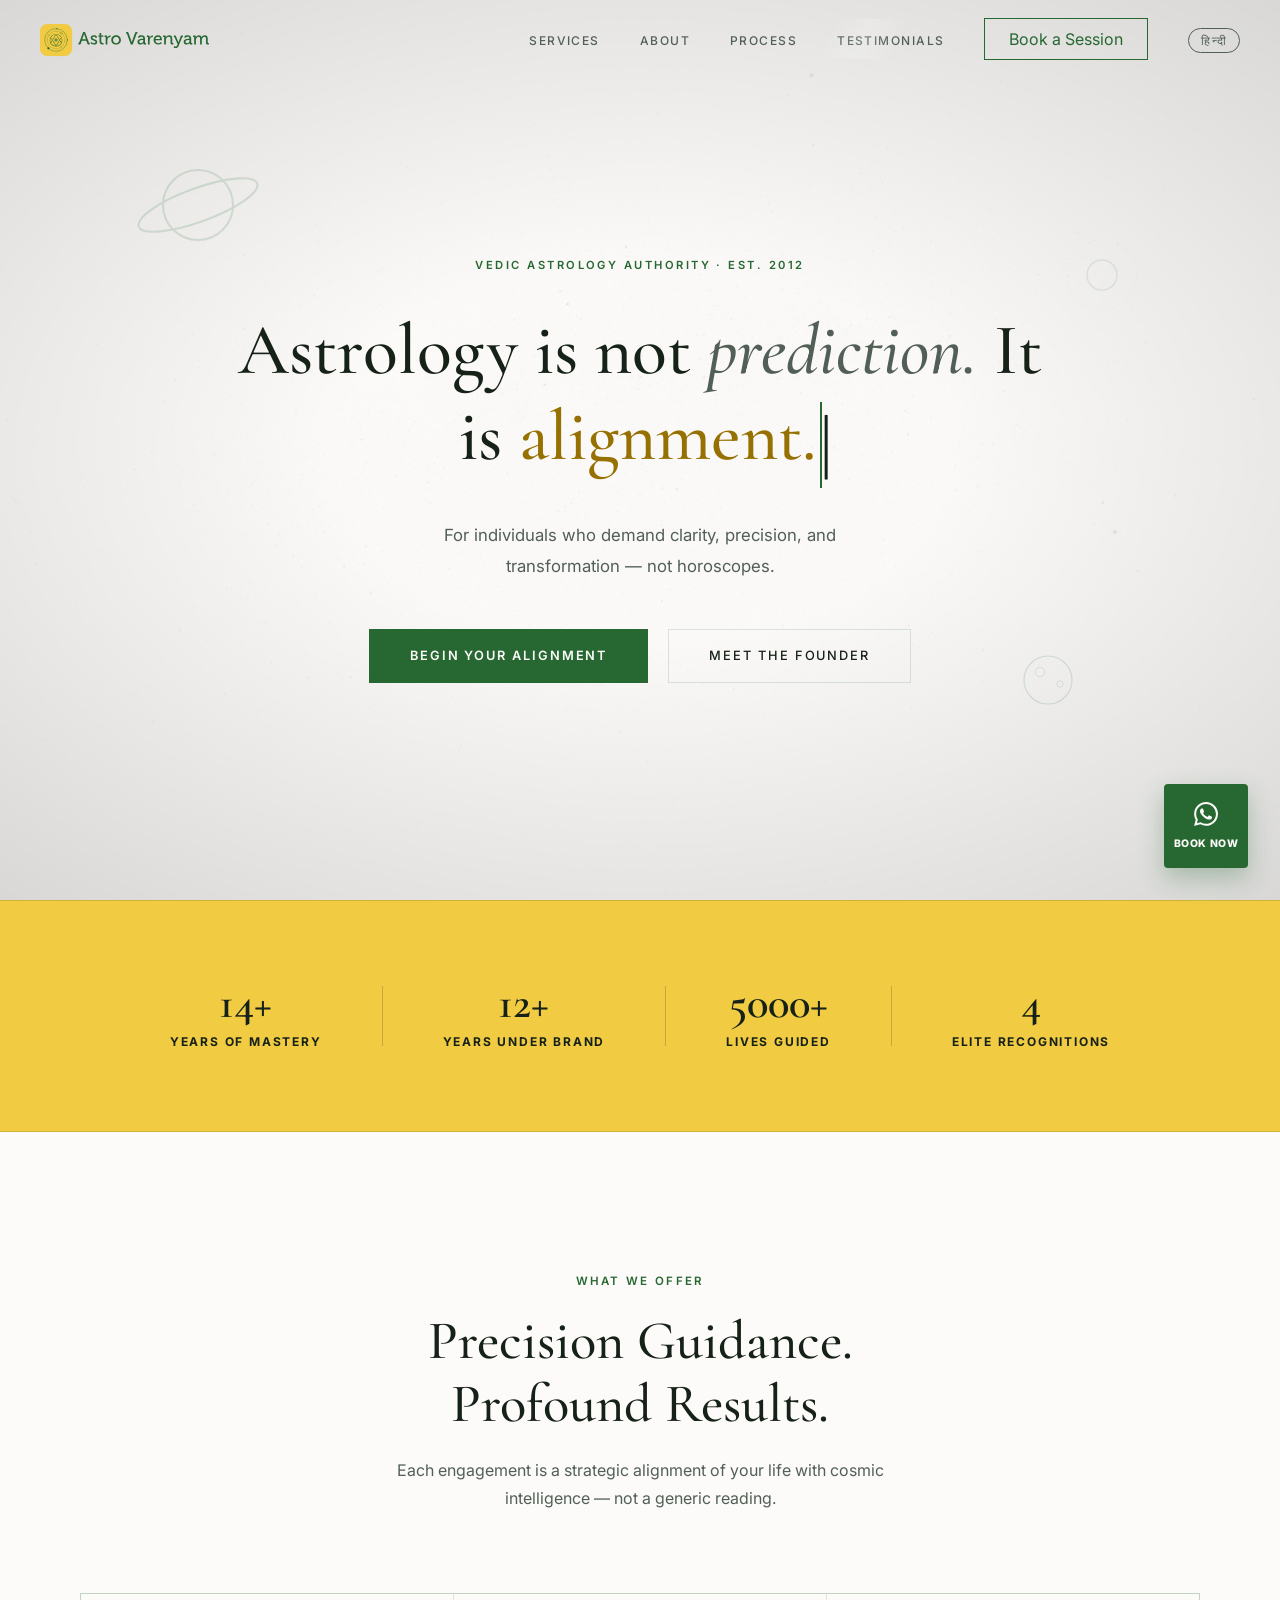
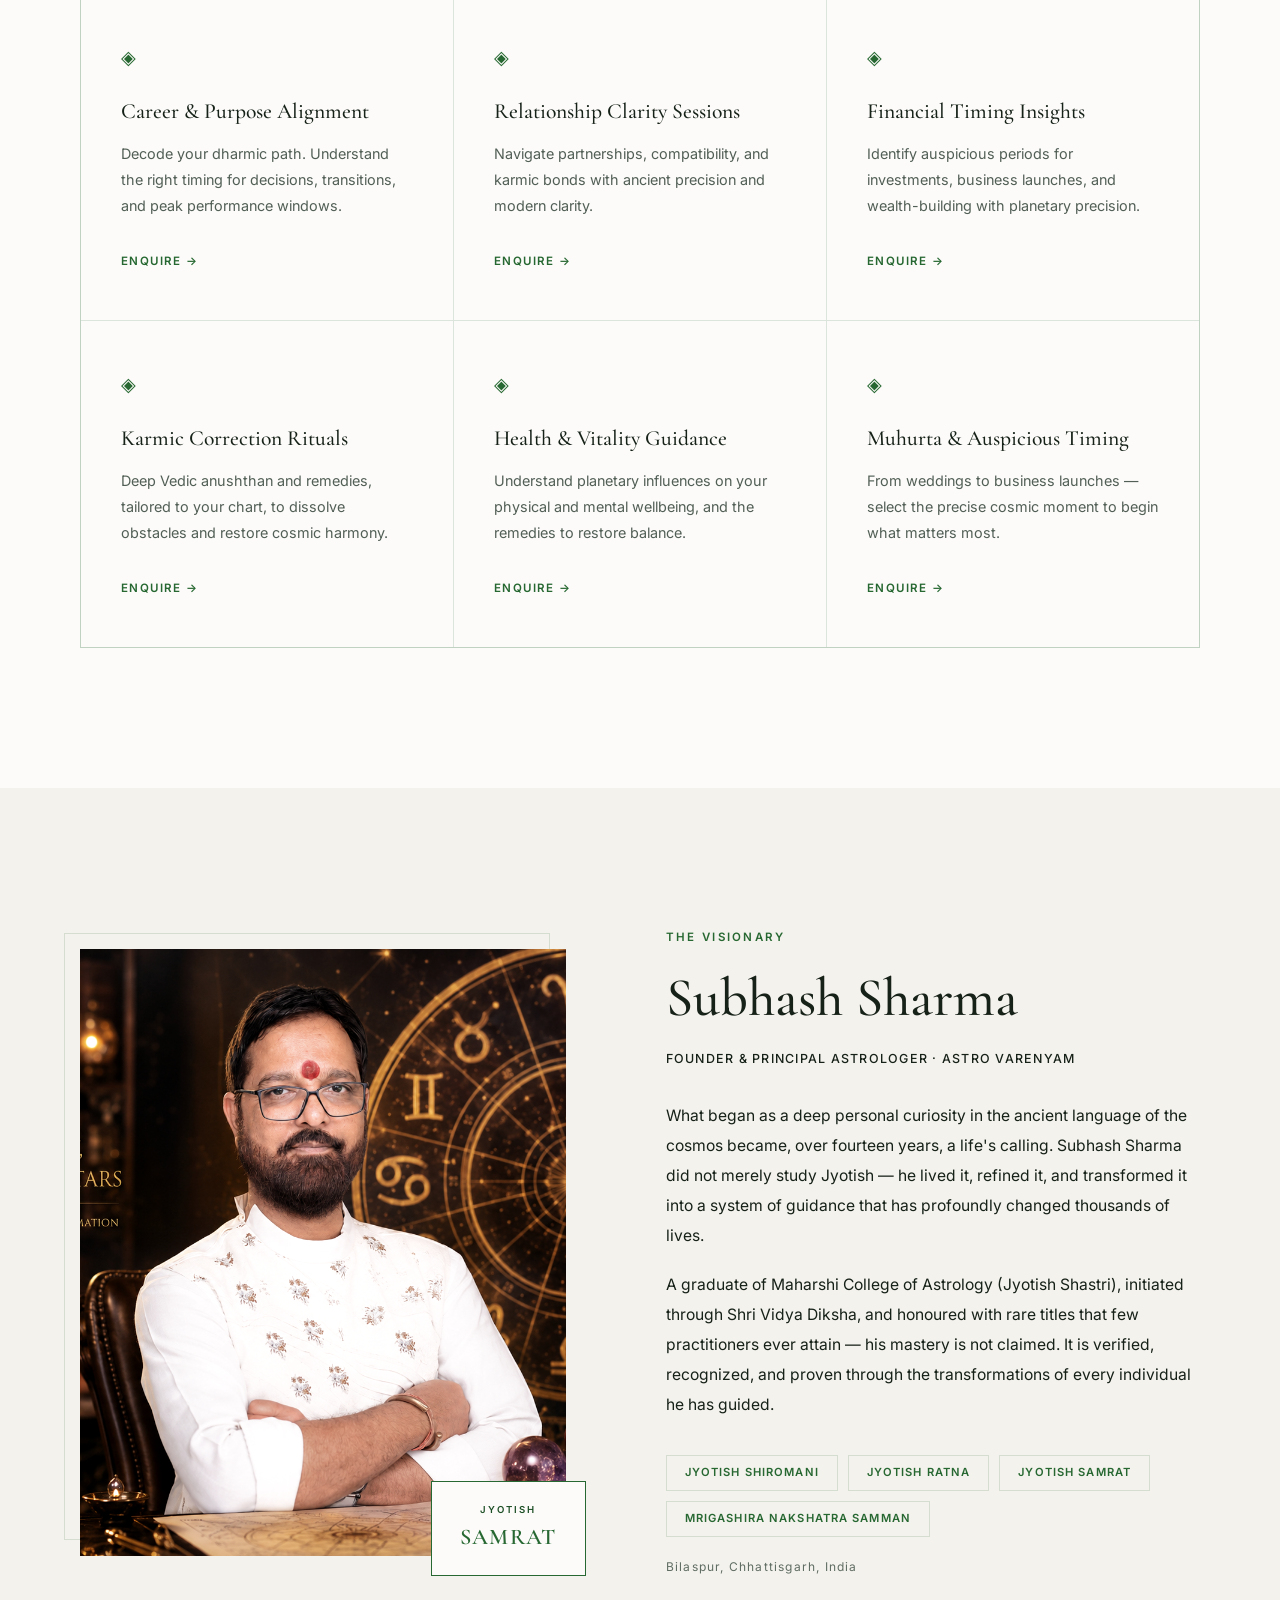
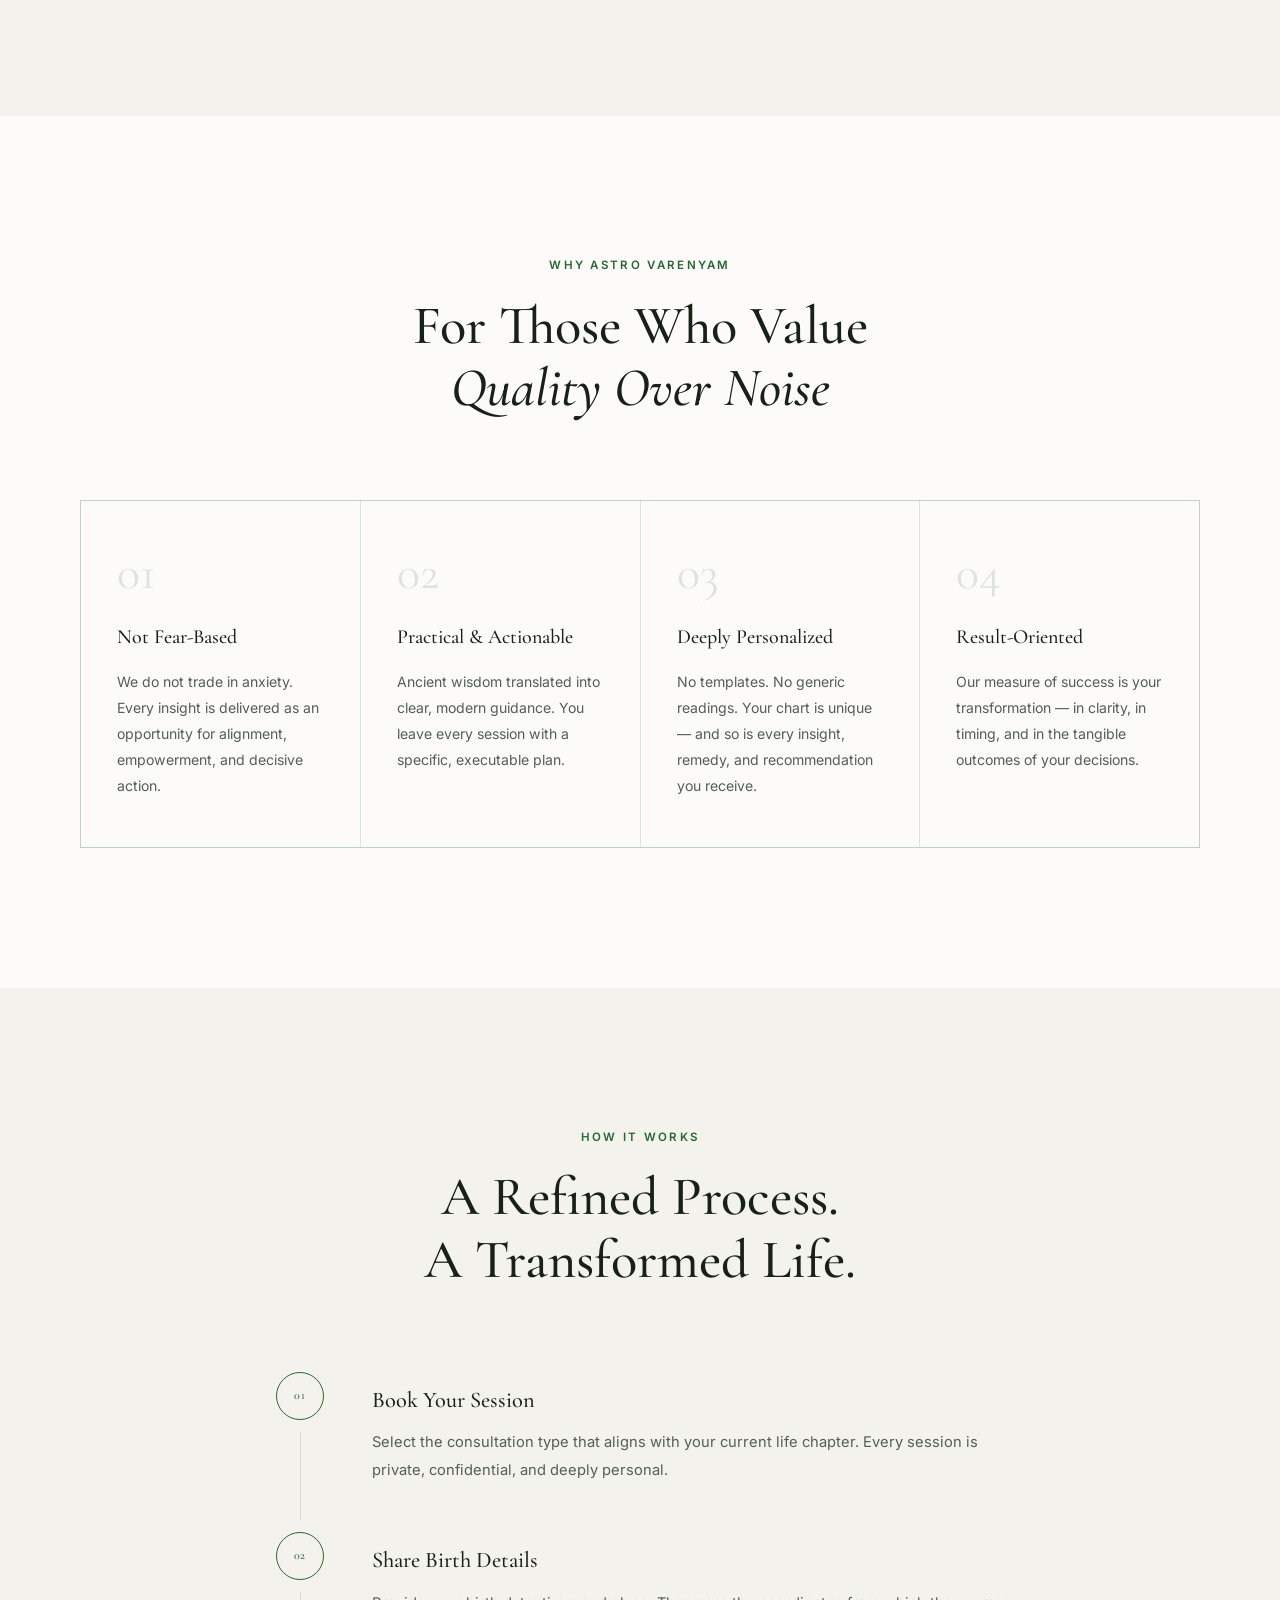
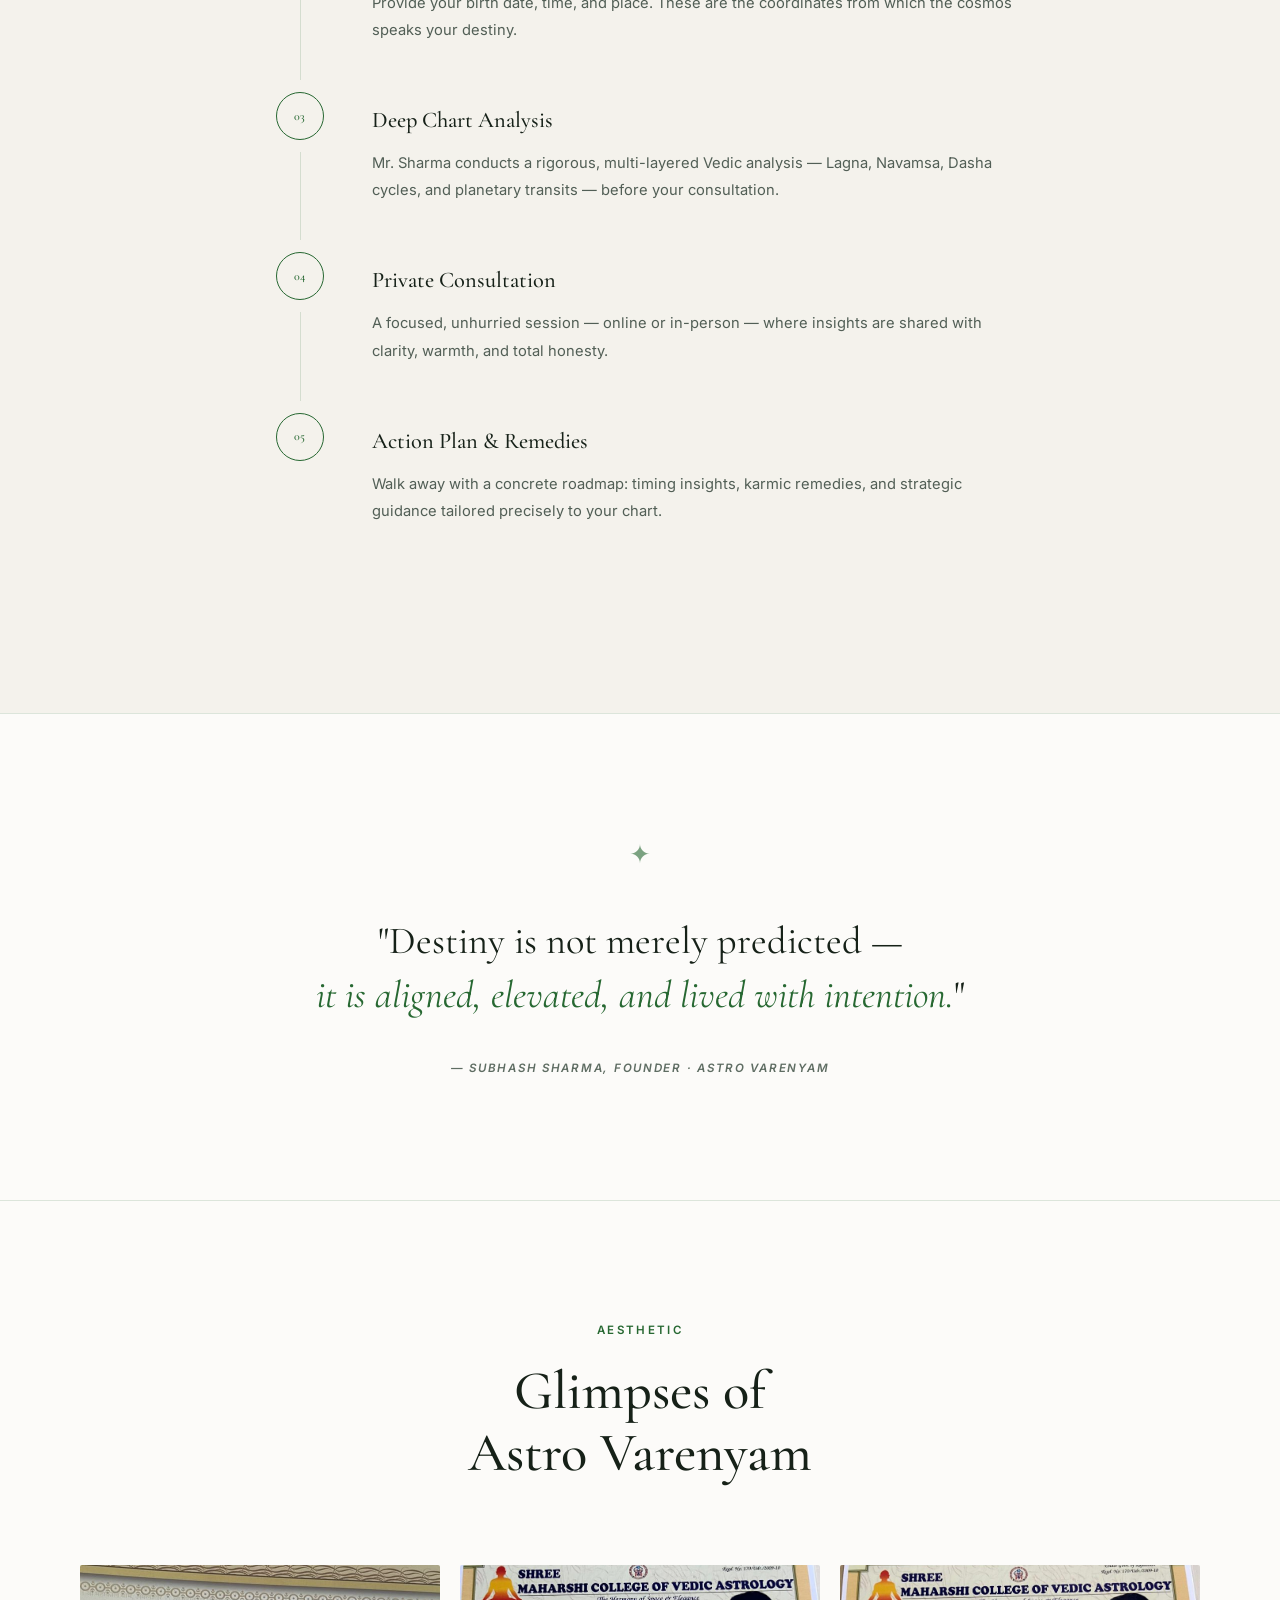
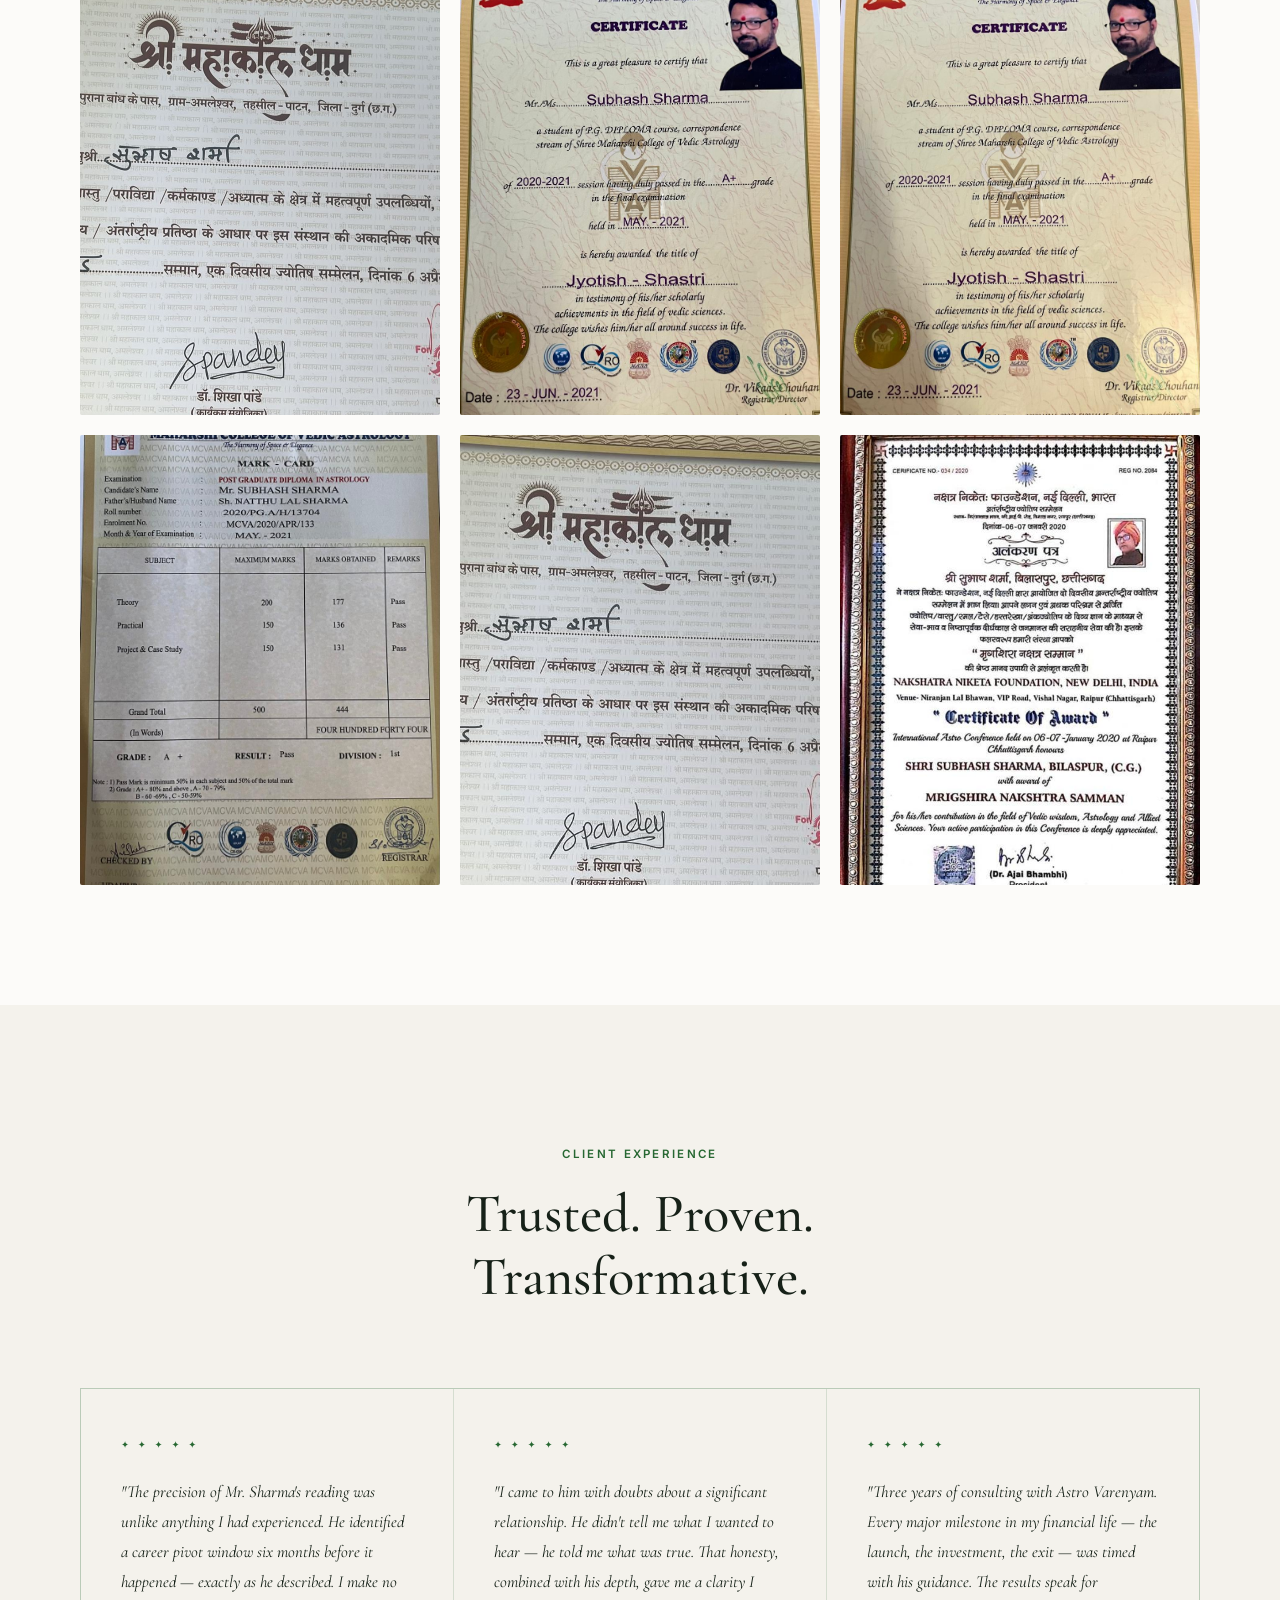
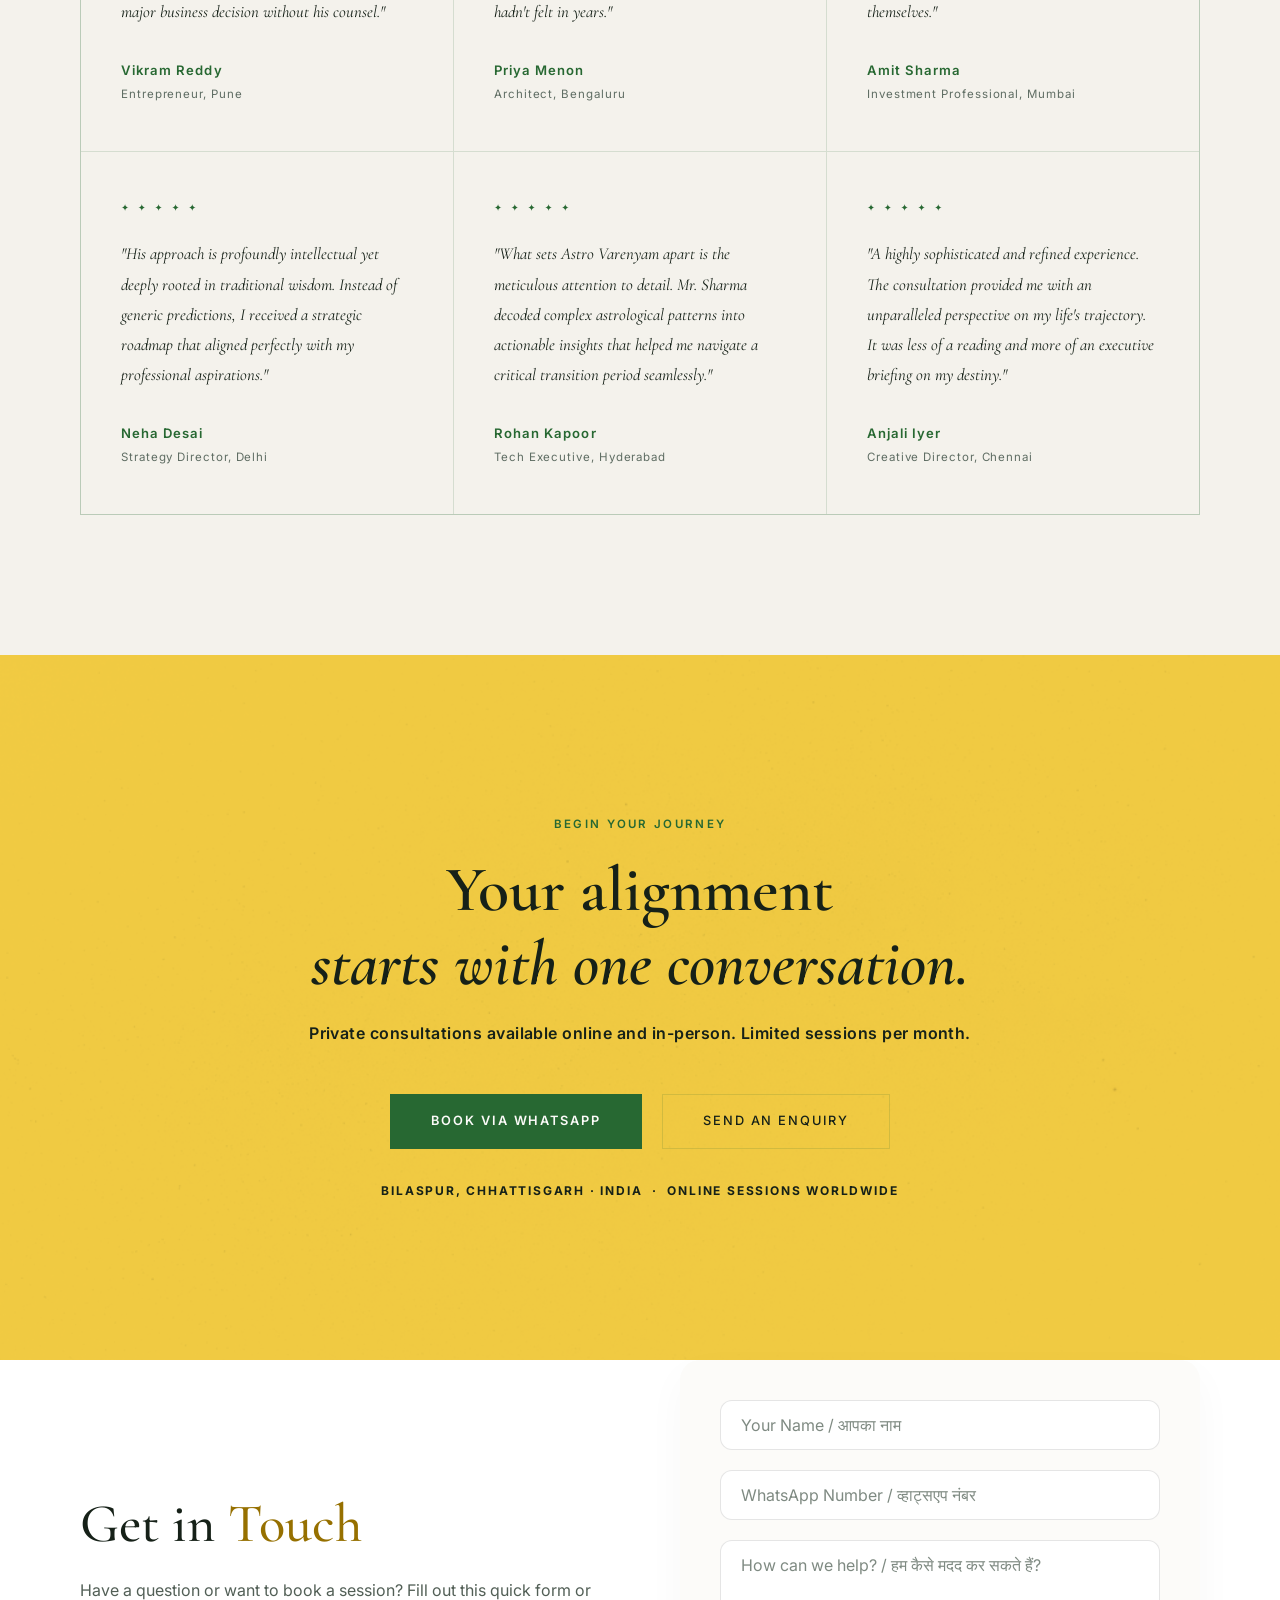
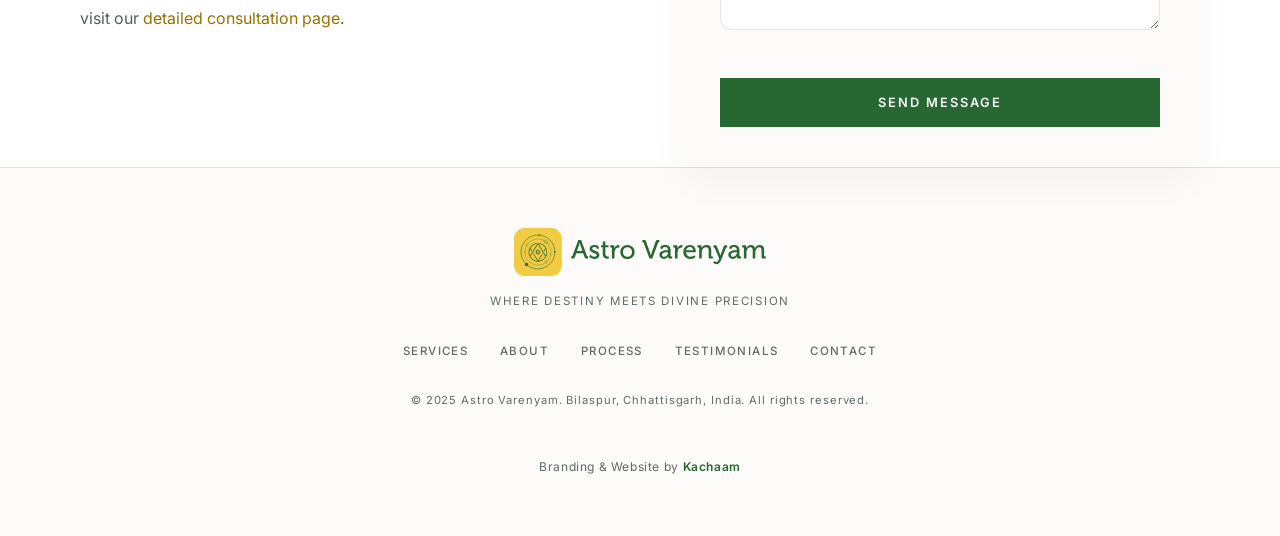
==== commit 5bdac9eb: "feat: implement back-to-top scroll functionality, enhance button and link hover animations, and add " ====
--- a/index.html
+++ b/index.html
@@ -3,18 +3,80 @@
 <head>
   <meta charset="UTF-8" />
   <meta name="viewport" content="width=device-width, initial-scale=1.0" />
-  <title>Astro Varenyam — Where Destiny Meets Divine Precision</title>
-  <meta name="description" content="Astro Varenyam is a premium Vedic astrology consultancy founded by Subhash Sharma. Clarity, alignment, and transformation through cosmic intelligence." />
-  <meta name="keywords" content="Vedic astrology, Jyotish, Subhash Sharma, astrology consultation, spiritual guidance, Astro Varenyam" />
+  <title>Astro Varenyam | Best Vedic Astrologer in Bilaspur &amp; Online</title>
+  <meta name="description" content="Astro Varenyam by Subhash Sharma (Jyotish Shastri). Premium Vedic astrology in Bilaspur, Chhattisgarh & online globally. Expert guidance for career, marriage, and life alignment." />
+  <meta name="keywords" content="Vedic astrology Bilaspur, best astrologer in Chhattisgarh, Subhash Sharma astrologer, Jyotish Shastri, birth chart analysis India, career astrology, marriage matching" />
   <meta property="og:title" content="Astro Varenyam — Where Destiny Meets Divine Precision" />
-  <meta property="og:description" content="Premium life-guidance through Vedic astrology. Not prediction—alignment." />
+  <meta property="og:description" content="Premium Vedic Astrology by Subhash Sharma. Expert consultations in Bilaspur & Online. 14+ years of mastery." />
   <meta property="og:type" content="website" />
+  <meta property="og:url" content="https://astro-website.vercel.app/" />
+  <meta property="og:image" content="https://astro-website.vercel.app/assets/og-image.png" />
+  <meta name="twitter:card" content="summary_large_image" />
+  <meta name="twitter:title" content="Astro Varenyam — Vedic Astrology" />
+  <meta name="twitter:description" content="Unlock cosmic intelligence for your life's journey with Subhash Sharma." />
+  <meta name="twitter:image" content="https://astro-website.vercel.app/assets/og-image.png" />
   <link rel="icon" type="image/svg+xml" href="assets/favicon.svg" />
   <link rel="preconnect" href="https://fonts.googleapis.com" />
   <link rel="preconnect" href="https://fonts.gstatic.com" crossorigin />
-  <link href="https://fonts.googleapis.com/css2?family=Cormorant+Garamond:ital,wght@0,300;0,400;0,500;0,600;1,300;1,400&family=Inter:wght@300;400;500&display=swap" rel="stylesheet" />
+  <link href="https://fonts.googleapis.com/css2?family=Cormorant+Garamond:ital,wght@0,300;0,400;0,500;0,600;0,700;1,300;1,400&family=Inter:wght@300;400;500;600;700;800&display=swap" rel="stylesheet" />
   <link rel="stylesheet" href="style.css" />
   <link rel="canonical" href="https://astro-website.vercel.app/index.html" />
+  <meta name="author" content="Kachaam" />
+  <meta name="designer" content="Kachaam" />
+
+  <!-- Structured Data: Local Business & Founder -->
+  <script type="application/ld+json">
+  {
+    "@context": "https://schema.org",
+    "@type": "ProfessionalService",
+    "name": "Astro Varenyam",
+    "image": "https://astro-website.vercel.app/assets/og-image.png",
+    "@id": "https://astro-website.vercel.app/",
+    "url": "https://astro-website.vercel.app/",
+    "telephone": "+919827162095",
+    "address": {
+      "@type": "PostalAddress",
+      "addressLocality": "Bilaspur",
+      "addressRegion": "Chhattisgarh",
+      "addressCountry": "IN"
+    },
+    "geo": {
+      "@type": "GeoCoordinates",
+      "latitude": 22.0797,
+      "longitude": 82.1391
+    },
+    "openingHoursSpecification": {
+      "@type": "OpeningHoursSpecification",
+      "dayOfWeek": [
+        "Monday",
+        "Tuesday",
+        "Wednesday",
+        "Thursday",
+        "Friday",
+        "Saturday"
+      ],
+      "opens": "09:00",
+      "closes": "20:00"
+    },
+    "sameAs": [
+      "https://wa.me/919827162095"
+    ]
+  }
+  </script>
+  <script type="application/ld+json">
+  {
+    "@context": "https://schema.org",
+    "@type": "Person",
+    "name": "Subhash Sharma",
+    "jobTitle": "Vedic Astrologer & Founder",
+    "description": "Jyotish Shastri from Maharshi College of Astrology with 14+ years of mastery in Vedic sciences.",
+    "affiliation": {
+      "@type": "Organization",
+      "name": "Astro Varenyam"
+    },
+    "honorificPrefix": "Shri"
+  }
+  </script>
 </head>
 <body class="lang-en">
 
@@ -637,7 +699,7 @@
               <input type="tel" name="phone" required placeholder="WhatsApp Number / व्हाट्सएप नंबर">
             </div>
             <div class="form-group">
-              <textarea name="message" rows="3" placeholder="How can we help? / हम कैसे मदद कर सकते हैं?"></textarea>
+              <textarea name="message" rows="3" required placeholder="How can we help? / हम कैसे मदद कर सकते हैं?"></textarea>
             </div>
             <button type="submit" class="btn btn-primary btn-full">
               <span class="en">Send Message</span>
@@ -666,8 +728,11 @@
         <a href="index.html#contact-form"><span class="en">Contact</span><span class="hi">संपर्क करें</span></a>
       </nav>
       <p class="footer-copy">
-        <span class="en">&copy; 2025 Astro Varenyam. All rights reserved.</span>
-        <span class="hi">&copy; 2025 एस्ट्रो वरेण्यम। सभी अधिकार सुरक्षित।</span>
+        <span class="en">&copy; 2025 Astro Varenyam. Bilaspur, Chhattisgarh, India. All rights reserved.</span>
+        <span class="hi">&copy; 2025 एस्ट्रो वरेण्यम। बिलासपुर, छत्तीसगढ़, भारत। सभी अधिकार सुरक्षित।</span>
+      </p>
+      <p class="footer-credits">
+        Branding & Website by <a href="https://kachaam.com" target="_blank" rel="noopener">Kachaam</a>
       </p>
     </div>
   </footer>
@@ -689,6 +754,13 @@
     </div>
   </a>
 
+  <!-- Back to Top Button -->
+  <button id="backToTop" class="back-to-top" aria-label="Back to Top">
+    <svg viewBox="0 0 24 24" fill="none" stroke="currentColor" stroke-width="2.5" stroke-linecap="round" stroke-linejoin="round">
+      <path d="M18 15l-6-6-6 6"/>
+    </svg>
+  </button>
+
   <script src="script.js"></script>
 </body>
 </html>
--- a/style.css
+++ b/style.css
@@ -13,7 +13,8 @@
   --gold-pale:    #358A43;
   --white:        #162118;
   --grey:         #525F56;
-  --grey-dim:     #8B998F;
+  --grey-dim:     #5F6D63; /* Darkened from #8B998F for contrast */
+  --text-gold:    #967000; /* Dark gold for text on light backgrounds */
   --border:       rgba(39, 104, 50, 0.15);
   --serif:        'Cormorant Garamond', Georgia, serif;
   --sans:         'Inter', system-ui, sans-serif;
@@ -64,10 +65,17 @@
   background: var(--bg);
   color: var(--white);
   font-family: var(--sans);
-  font-weight: 300;
-  line-height: 1.7;
+  line-height: 1.6;
+  -webkit-font-smoothing: antialiased;
   overflow-x: hidden;
-  -webkit-font-smoothing: antialiased;
+  word-wrap: break-word;
+  overflow-wrap: break-word;
+}
+
+.container {
+  max-width: 1280px;
+  margin: 0 auto;
+  padding: 0 40px;
 }
 img { display: block; max-width: 100%; }
 a { text-decoration: none; color: inherit; }
@@ -92,11 +100,32 @@
 }
 
 /* TYPOGRAPHY HELPERS */
-.gold { color: var(--accent-gold); }
+.gold { color: var(--text-gold); }
+.text-gold { 
+  color: var(--text-gold); 
+  position: relative;
+  text-decoration: none;
+}
+a.text-gold::after {
+  content: '';
+  position: absolute;
+  width: 100%;
+  height: 1px;
+  bottom: -2px;
+  left: 0;
+  background-color: currentColor;
+  transform: scaleX(0);
+  transform-origin: right;
+  transition: transform 0.4s var(--ease);
+}
+a.text-gold:hover::after {
+  transform: scaleX(1);
+  transform-origin: left;
+}
 .section-eyebrow {
   font-family: var(--sans);
   font-size: 0.72rem;
-  font-weight: 500;
+  font-weight: 600;
   letter-spacing: 0.2em;
   text-transform: uppercase;
   color: var(--accent-green);
@@ -104,8 +133,8 @@
 }
 .section-title {
   font-family: var(--serif);
-  font-size: clamp(2.2rem, 4vw, 3.4rem);
-  font-weight: 400;
+  font-size: clamp(2.2rem, 5vw, 3.4rem);
+  font-weight: 500;
   line-height: 1.15;
   color: var(--white);
   margin-bottom: 20px;
@@ -124,39 +153,97 @@
 
 /* BUTTONS */
 .btn-primary {
+  position: relative;
   display: inline-block;
   padding: 16px 40px;
   background: var(--accent-green);
   color: var(--bg);
   font-family: var(--sans);
   font-size: 0.8rem;
-  font-weight: 500;
+  font-weight: 600;
   letter-spacing: 0.15em;
   text-transform: uppercase;
-  transition: background 0.3s, transform 0.3s;
   border: 1px solid var(--accent-green);
+  overflow: hidden;
+  z-index: 1;
+  transition: transform 0.3s, border-color 0.3s;
+}
+.btn-primary::before {
+  content: '';
+  position: absolute;
+  top: 0; left: 0; width: 100%; height: 100%;
+  background: var(--gold-pale);
+  transform: scaleX(0);
+  transform-origin: left;
+  transition: transform 0.5s var(--ease);
+  z-index: -2;
+}
+.btn-primary::after {
+  content: '';
+  position: absolute;
+  top: 0; left: -100%; width: 50%; height: 100%;
+  background: linear-gradient(90deg, transparent, rgba(255,255,255,0.2), transparent);
+  transform: skewX(-25deg);
+  z-index: -1;
 }
 .btn-primary:hover {
-  background: var(--gold-pale);
   transform: translateY(-2px);
+  border-color: var(--gold-pale);
+}
+.btn-primary:hover::before {
+  transform: scaleX(1);
+}
+.btn-primary:hover::after {
+  animation: shimmer-btn 0.8s ease-in-out;
+}
+@keyframes shimmer-btn {
+  0% { left: -100%; }
+  100% { left: 150%; }
 }
 .btn-ghost {
+  position: relative;
   display: inline-block;
   padding: 16px 40px;
   background: transparent;
   color: var(--white);
   font-family: var(--sans);
   font-size: 0.8rem;
-  font-weight: 400;
+  font-weight: 500;
   letter-spacing: 0.15em;
   text-transform: uppercase;
   border: 1px solid var(--border);
-  transition: border-color 0.3s, color 0.3s, transform 0.3s;
+  overflow: hidden;
+  z-index: 1;
+  transition: color 0.4s, border-color 0.4s, transform 0.3s;
+}
+.btn-ghost::before {
+  content: '';
+  position: absolute;
+  top: 0; left: 0; width: 100%; height: 100%;
+  background: var(--accent-green);
+  transform: scaleX(0);
+  transform-origin: left;
+  transition: transform 0.5s var(--ease);
+  z-index: -2;
+}
+.btn-ghost::after {
+  content: '';
+  position: absolute;
+  top: 0; left: -100%; width: 50%; height: 100%;
+  background: linear-gradient(90deg, transparent, rgba(255,255,255,0.1), transparent);
+  transform: skewX(-25deg);
+  z-index: -1;
 }
 .btn-ghost:hover {
+  color: var(--bg);
   border-color: var(--accent-green);
-  color: var(--accent-green);
   transform: translateY(-2px);
+}
+.btn-ghost:hover::before {
+  transform: scaleX(1);
+}
+.btn-ghost:hover::after {
+  animation: shimmer-btn 0.8s ease-in-out;
 }
 
 /* ============================================
@@ -171,8 +258,8 @@
   border-bottom: 1px solid transparent;
 }
 .nav.scrolled {
-  background: rgba(252, 251, 249, 0.92);
-  backdrop-filter: blur(16px);
+  background: rgba(252, 251, 249, 0.98);
+  backdrop-filter: blur(20px);
   border-bottom: 1px solid var(--border);
 }
 .nav-inner {
@@ -197,23 +284,68 @@
   align-items: center;
   gap: 40px;
 }
-.nav-links a {
+.nav-links a:not(.nav-cta) {
+  position: relative;
   font-size: 0.75rem;
-  font-weight: 400;
+  font-weight: 500;
   letter-spacing: 0.12em;
   text-transform: uppercase;
   color: var(--grey);
   transition: color 0.3s;
 }
-.nav-links a:hover { color: var(--white); }
+.nav-links a:not(.nav-cta)::after {
+  content: '';
+  position: absolute;
+  width: 100%;
+  height: 1px;
+  bottom: -4px;
+  left: 0;
+  background-color: var(--accent-green);
+  transform: scaleX(0);
+  transform-origin: right;
+  transition: transform 0.4s var(--ease);
+}
+.nav-links a:not(.nav-cta):hover { color: var(--white); }
+.nav-links a:not(.nav-cta):hover::after {
+  transform: scaleX(1);
+  transform-origin: left;
+}
 .nav-links .nav-cta {
+  position: relative;
   color: var(--accent-green);
   border: 1px solid var(--accent-green);
   padding: 10px 24px;
+  overflow: hidden;
+  z-index: 1;
+  transition: color 0.4s, border-color 0.4s;
+}
+.nav-links .nav-cta::before {
+  content: '';
+  position: absolute;
+  top: 0; left: 0; width: 100%; height: 100%;
+  background: var(--accent-green);
+  transform: scaleX(0);
+  transform-origin: left;
+  transition: transform 0.5s var(--ease);
+  z-index: -2;
+}
+.nav-links .nav-cta::after {
+  content: '';
+  position: absolute;
+  top: 0; left: -100%; width: 50%; height: 100%;
+  background: linear-gradient(90deg, transparent, rgba(255,255,255,0.2), transparent);
+  transform: skewX(-25deg);
+  z-index: -1;
 }
 .nav-links .nav-cta:hover {
-  background: var(--accent-green);
   color: var(--bg);
+  border-color: var(--accent-green);
+}
+.nav-links .nav-cta:hover::before {
+  transform: scaleX(1);
+}
+.nav-links .nav-cta:hover::after {
+  animation: shimmer-btn 0.8s ease-in-out;
 }
 .hamburger {
   display: none;
@@ -237,12 +369,12 @@
   padding: 20px 40px 30px;
   gap: 20px;
   border-top: 1px solid var(--border);
-  background: rgba(252, 251, 249, 0.97);
+  background: var(--bg);
 }
 .mobile-menu.open { display: flex; }
 .mobile-link {
   font-size: 0.85rem;
-  font-weight: 400;
+  font-weight: 500;
   letter-spacing: 0.12em;
   text-transform: uppercase;
   color: var(--grey);
@@ -357,7 +489,7 @@
 }
 .hero-eyebrow {
   font-size: 0.7rem;
-  font-weight: 500;
+  font-weight: 600;
   letter-spacing: 0.22em;
   text-transform: uppercase;
   color: var(--accent-green);
@@ -366,7 +498,7 @@
 .hero-headline {
   font-family: var(--serif);
   font-size: clamp(2.5rem, 6vw, 4.5rem);
-  font-weight: 400;
+  font-weight: 500;
   line-height: 1.2;
   color: var(--white);
   margin-bottom: 32px;
@@ -432,13 +564,13 @@
 .auth-num {
   font-family: var(--serif);
   font-size: 2.8rem;
-  font-weight: 500;
+  font-weight: 600;
   color: var(--white);
   line-height: 1;
 }
 .auth-label {
   font-size: 0.75rem;
-  font-weight: 600;
+  font-weight: 700;
   letter-spacing: 0.15em;
   text-transform: uppercase;
   color: var(--white);
@@ -491,7 +623,7 @@
 .service-card h3 {
   font-family: var(--serif);
   font-size: 1.35rem;
-  font-weight: 400;
+  font-weight: 500;
   color: var(--white);
   margin-bottom: 16px;
   line-height: 1.3;
@@ -503,14 +635,32 @@
   margin-bottom: 28px;
 }
 .service-link {
+  position: relative;
   font-size: 0.72rem;
-  font-weight: 500;
+  font-weight: 600;
   letter-spacing: 0.12em;
   text-transform: uppercase;
   color: var(--accent-green);
   transition: letter-spacing 0.3s;
+  display: inline-block;
+}
+.service-link::after {
+  content: '';
+  position: absolute;
+  width: 100%;
+  height: 1px;
+  bottom: -2px;
+  left: 0;
+  background-color: currentColor;
+  transform: scaleX(0);
+  transform-origin: right;
+  transition: transform 0.4s var(--ease);
 }
 .service-link:hover { letter-spacing: 0.2em; }
+.service-link:hover::after {
+  transform: scaleX(1);
+  transform-origin: left;
+}
 
 /* ============================================
    FOUNDER
@@ -559,7 +709,7 @@
 }
 .founder-badge span {
   font-size: 0.6rem;
-  font-weight: 500;
+  font-weight: 600;
   letter-spacing: 0.2em;
   text-transform: uppercase;
   color: var(--gold-dim);
@@ -567,22 +717,22 @@
 .badge-title {
   font-family: var(--serif);
   font-size: 1.4rem !important;
-  font-weight: 400;
+  font-weight: 500;
   letter-spacing: 0.06em !important;
   color: var(--accent-green) !important;
 }
 .founder-content { padding-left: 0; }
 .founder-role {
   font-size: 0.78rem;
-  font-weight: 400;
+  font-weight: 500;
   letter-spacing: 0.1em;
-  color: var(--gold-dim);
+  color: var(--white);
   margin-bottom: 32px;
   text-transform: uppercase;
 }
 .founder-bio {
   font-size: 0.98rem;
-  color: var(--grey);
+  color: var(--white);
   line-height: 1.9;
   margin-bottom: 20px;
 }
@@ -596,7 +746,7 @@
   padding: 8px 18px;
   border: 1px solid var(--border);
   font-size: 0.7rem;
-  font-weight: 500;
+  font-weight: 600;
   letter-spacing: 0.1em;
   text-transform: uppercase;
   color: var(--accent-green);
@@ -636,7 +786,7 @@
   display: block;
   font-family: var(--serif);
   font-size: 3rem;
-  font-weight: 300;
+  font-weight: 400;
   color: var(--border);
   line-height: 1;
   margin-bottom: 24px;
@@ -646,7 +796,7 @@
 .pillar h3 {
   font-family: var(--serif);
   font-size: 1.25rem;
-  font-weight: 400;
+  font-weight: 500;
   color: var(--white);
   margin-bottom: 16px;
 }
@@ -682,7 +832,7 @@
 .step-num {
   font-family: var(--serif);
   font-size: 1rem;
-  font-weight: 400;
+  font-weight: 500;
   color: var(--accent-green);
   width: 48px;
   height: 48px;
@@ -709,7 +859,7 @@
 .timeline-content h3 {
   font-family: var(--serif);
   font-size: 1.4rem;
-  font-weight: 400;
+  font-weight: 500;
   color: var(--white);
   margin-bottom: 12px;
   padding-top: 10px;
@@ -744,7 +894,7 @@
 .philosophy-quote {
   font-family: var(--serif);
   font-size: clamp(1.6rem, 3vw, 2.5rem);
-  font-weight: 300;
+  font-weight: 400;
   line-height: 1.4;
   color: var(--white);
   margin-bottom: 32px;
@@ -756,7 +906,7 @@
 }
 .philosophy-cite {
   font-size: 0.72rem;
-  font-weight: 500;
+  font-weight: 600;
   letter-spacing: 0.15em;
   text-transform: uppercase;
   color: var(--grey-dim);
@@ -819,7 +969,7 @@
 .testi-text {
   font-family: var(--serif);
   font-size: 1.05rem;
-  font-weight: 300;
+  font-weight: 400;
   color: var(--white);
   line-height: 1.8;
   margin-bottom: 32px;
@@ -832,7 +982,7 @@
 }
 .testi-name {
   font-size: 0.82rem;
-  font-weight: 500;
+  font-weight: 600;
   letter-spacing: 0.08em;
   color: var(--accent-green);
 }
@@ -873,7 +1023,7 @@
 .cta-headline {
   font-family: var(--serif);
   font-size: clamp(2.4rem, 5vw, 4.2rem);
-  font-weight: 500;
+  font-weight: 600;
   line-height: 1.15;
   color: var(--white);
   margin-bottom: 20px;
@@ -881,13 +1031,11 @@
 .cta-headline em {
   font-style: italic;
   color: var(--white);
-  opacity: 0.8;
 }
 .cta-sub {
   font-size: 1rem;
-  font-weight: 500;
-  color: var(--white);
-  opacity: 0.85;
+  font-weight: 600;
+  color: var(--white);
   margin-bottom: 48px;
   letter-spacing: 0.03em;
 }
@@ -900,9 +1048,8 @@
 }
 .cta-location {
   font-size: 0.75rem;
-  font-weight: 600;
-  color: var(--white);
-  opacity: 0.75;
+  font-weight: 700;
+  color: var(--white);
   letter-spacing: 0.15em;
   text-transform: uppercase;
 }
@@ -946,14 +1093,31 @@
   justify-content: center;
 }
 .footer-nav a {
+  position: relative;
   font-size: 0.72rem;
-  font-weight: 400;
+  font-weight: 500;
   letter-spacing: 0.12em;
   text-transform: uppercase;
   color: var(--grey-dim);
   transition: color 0.3s;
 }
+.footer-nav a::after {
+  content: '';
+  position: absolute;
+  width: 100%;
+  height: 1px;
+  bottom: -4px;
+  left: 0;
+  background-color: var(--accent-green);
+  transform: scaleX(0);
+  transform-origin: right;
+  transition: transform 0.4s var(--ease);
+}
 .footer-nav a:hover { color: var(--accent-green); }
+.footer-nav a:hover::after {
+  transform: scaleX(1);
+  transform-origin: left;
+}
 .footer-copy {
   font-size: 0.7rem;
   color: var(--grey-dim);
@@ -971,20 +1135,26 @@
 }
 
 @media (max-width: 768px) {
-  .container { padding: 0 24px; }
+  .container { padding: 0 20px; }
   .nav-links { display: none; }
   .hamburger { display: flex; }
-  .nav-inner { padding: 20px 24px; }
+  .nav-inner { padding: 20px 20px; }
   .services-grid       { grid-template-columns: 1fr; }
   .testimonials-grid   { grid-template-columns: 1fr; }
   .pillars-grid        { grid-template-columns: 1fr; }
   .authority-grid      { flex-direction: column; gap: 0; }
   .auth-divider        { width: 60px; height: 1px; }
   .auth-item           { padding: 24px 40px; }
-  .hero-actions        { flex-direction: column; align-items: center; }
-  .cta-actions         { flex-direction: column; align-items: center; }
+  .hero-actions        { flex-direction: column; align-items: center; gap: 12px; }
+  .cta-actions         { flex-direction: column; align-items: center; gap: 12px; }
+  .hero-actions .btn, .cta-actions .btn { width: 100%; text-align: center; }
   .founder-img-border  { display: none; }
   .founder-badge       { right: 0; }
+  
+  .footer { padding: 80px 0 140px; } /* Extra bottom padding for floating buttons */
+  .footer-inner { gap: 40px; }
+  
+  .form-card, .success-card { padding: 32px 20px; }
 }
 
 @media (max-width: 480px) {
@@ -1040,7 +1210,7 @@
 
 .whatsapp-text-box {
   font-size: 0.65rem;
-  font-weight: 700;
+  font-weight: 800;
   text-transform: uppercase;
   letter-spacing: 0.05em;
   text-align: center;
@@ -1072,10 +1242,10 @@
 
 .form-group label {
   display: block;
-  font-weight: 600;
+  font-weight: 700;
   margin-bottom: 8px;
   font-size: 0.9rem;
-  color: var(--text);
+  color: var(--white);
 }
 
 .form-group input,
@@ -1098,6 +1268,68 @@
   box-shadow: 0 0 0 4px rgba(241, 203, 66, 0.1);
 }
 
+.form-group input::placeholder,
+.form-group textarea::placeholder {
+  color: var(--grey-dim);
+  opacity: 0.8;
+}
+
+/* Back to Top Button */
+.back-to-top {
+  position: fixed;
+  bottom: 40px;
+  left: 40px;
+  width: 50px;
+  height: 50px;
+  background: var(--bg);
+  color: var(--accent-green);
+  border: 1px solid var(--border);
+  border-radius: 50%;
+  display: flex;
+  align-items: center;
+  justify-content: center;
+  cursor: pointer;
+  z-index: 1000;
+  opacity: 0;
+  visibility: hidden;
+  transform: translateY(20px);
+  transition: all 0.5s var(--ease);
+  box-shadow: 0 10px 30px rgba(0, 0, 0, 0.05);
+}
+
+.back-to-top.visible {
+  opacity: 1;
+  visibility: visible;
+  transform: translateY(0);
+}
+
+.back-to-top:hover {
+  background: var(--accent-green);
+  color: var(--bg);
+  border-color: var(--accent-green);
+  transform: translateY(-5px);
+  box-shadow: 0 15px 35px rgba(39, 104, 50, 0.2);
+}
+
+.back-to-top svg {
+  width: 20px;
+  height: 20px;
+  transition: transform 0.3s var(--ease);
+}
+
+.back-to-top:hover svg {
+  transform: translateY(-2px);
+}
+
+@media (max-width: 768px) {
+  .back-to-top {
+    bottom: 24px;
+    left: 24px;
+    width: 44px;
+    height: 44px;
+  }
+}
+
 /* Contact Page Specific */
 .contact-page-main {
   padding-top: 120px;
@@ -1111,14 +1343,16 @@
 }
 
 .contact-hero h1 {
+  font-family: var(--serif);
   font-size: 3.5rem;
+  font-weight: 500;
   margin-bottom: 20px;
 }
 
 .contact-intro {
   max-width: 600px;
   margin: 0 auto;
-  opacity: 0.7;
+  color: var(--grey);
 }
 
 .form-card {
@@ -1218,3 +1452,88 @@
     font-size: 0.55rem;
   }
 }
+
+/* New Contact & Credit Styles */
+.contact-methods {
+  display: flex;
+  flex-direction: column;
+  gap: 15px;
+  margin-top: 30px;
+  align-items: center;
+}
+
+.contact-method {
+  display: flex;
+  flex-direction: column;
+  gap: 4px;
+}
+
+.method-label {
+  font-size: 0.7rem;
+  text-transform: uppercase;
+  letter-spacing: 0.1em;
+  color: var(--grey-dim);
+}
+
+.method-value {
+  position: relative;
+  font-family: var(--serif);
+  font-size: 1.25rem;
+  color: var(--accent-green);
+  transition: color 0.3s;
+}
+
+.method-value::after {
+  content: '';
+  position: absolute;
+  width: 100%;
+  height: 1px;
+  bottom: -2px;
+  left: 0;
+  background-color: currentColor;
+  transform: scaleX(0);
+  transform-origin: right;
+  transition: transform 0.4s var(--ease);
+}
+
+.method-value:hover {
+  color: var(--accent-gold);
+}
+
+.method-value:hover::after {
+  transform: scaleX(1);
+  transform-origin: left;
+}
+
+.footer-credits {
+  font-size: 0.75rem;
+  color: var(--grey-dim);
+  margin-top: 15px;
+  letter-spacing: 0.05em;
+}
+
+.footer-credits a {
+  position: relative;
+  color: var(--accent-green);
+  font-weight: 600;
+  transition: color 0.3s;
+}
+.footer-credits a::after {
+  content: '';
+  position: absolute;
+  width: 100%;
+  height: 1px;
+  bottom: -1px;
+  left: 0;
+  background-color: currentColor;
+  transform: scaleX(0);
+  transform-origin: right;
+  transition: transform 0.4s var(--ease);
+}
+.footer-credits a:hover {
+  color: var(--accent-gold);
+}
+.footer-credits a:hover::after {
+  transform: scaleX(1);
+  transform-origin: left;
+}
